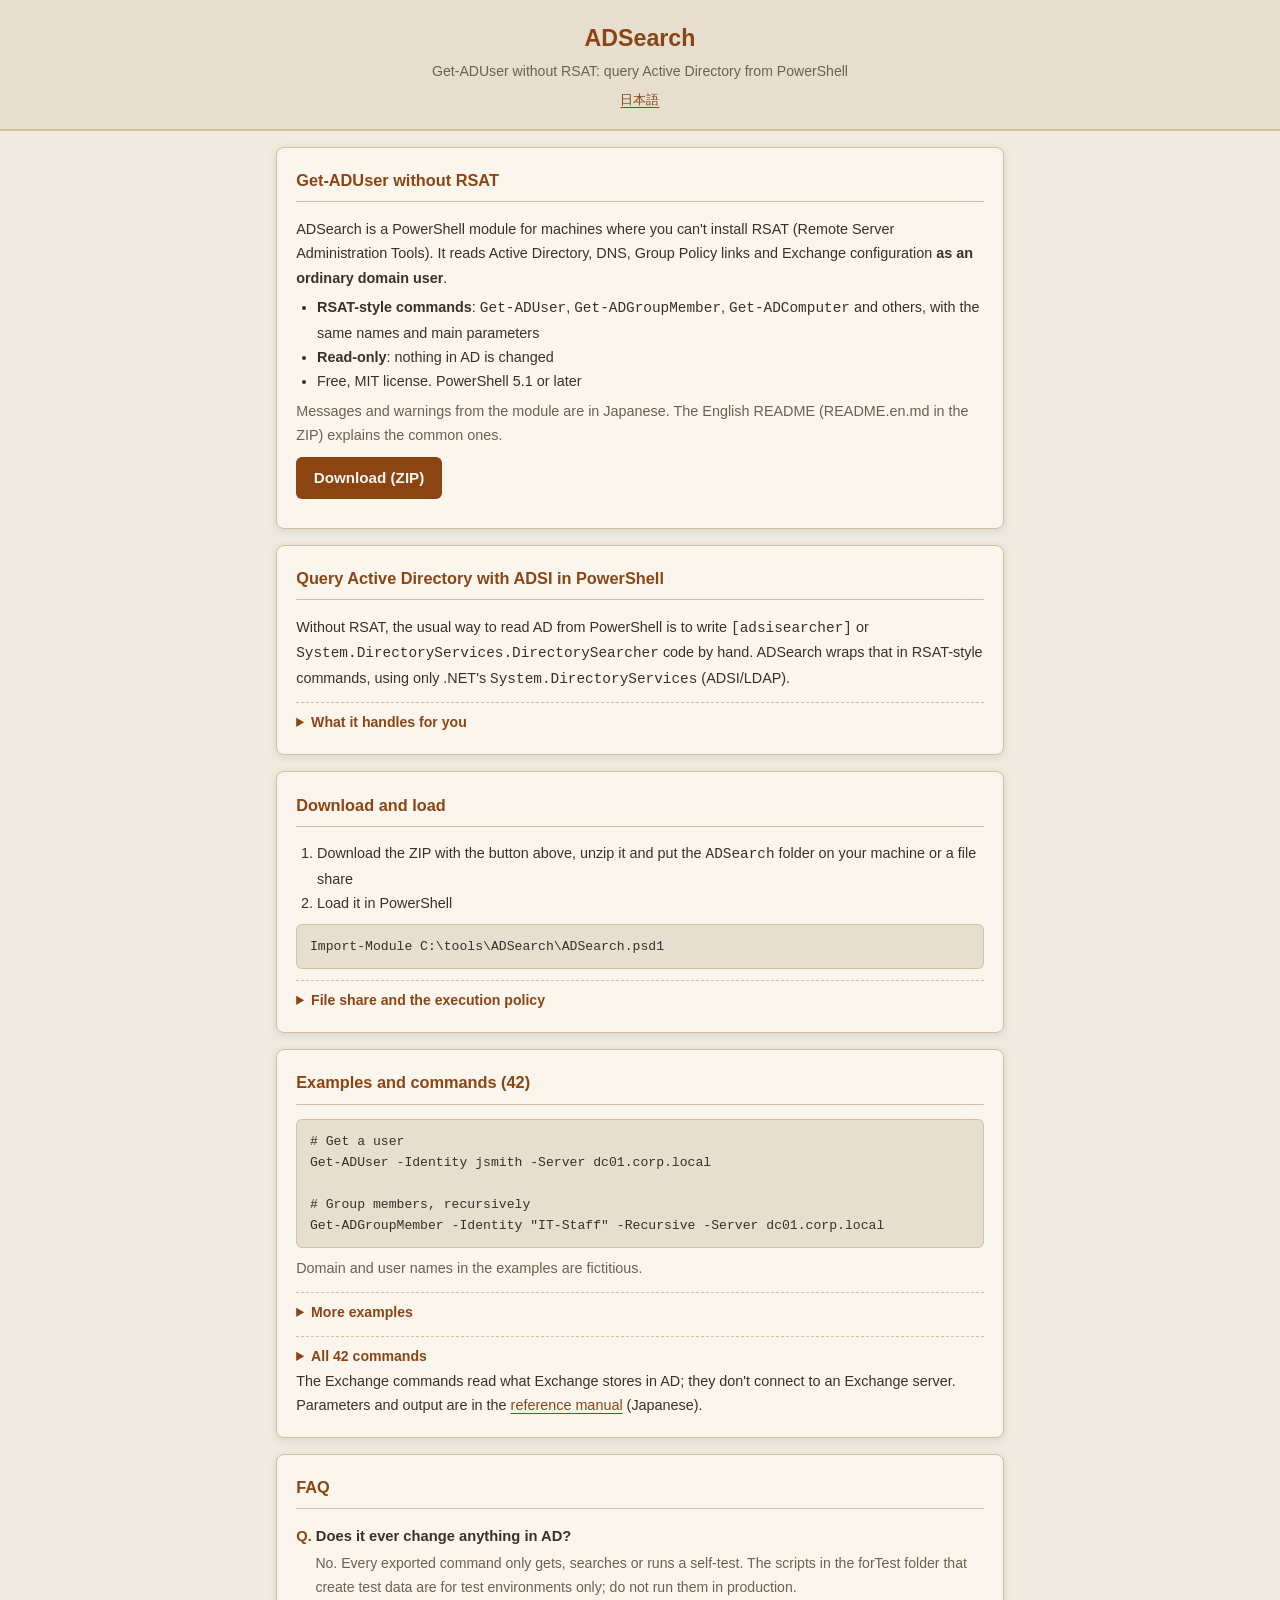
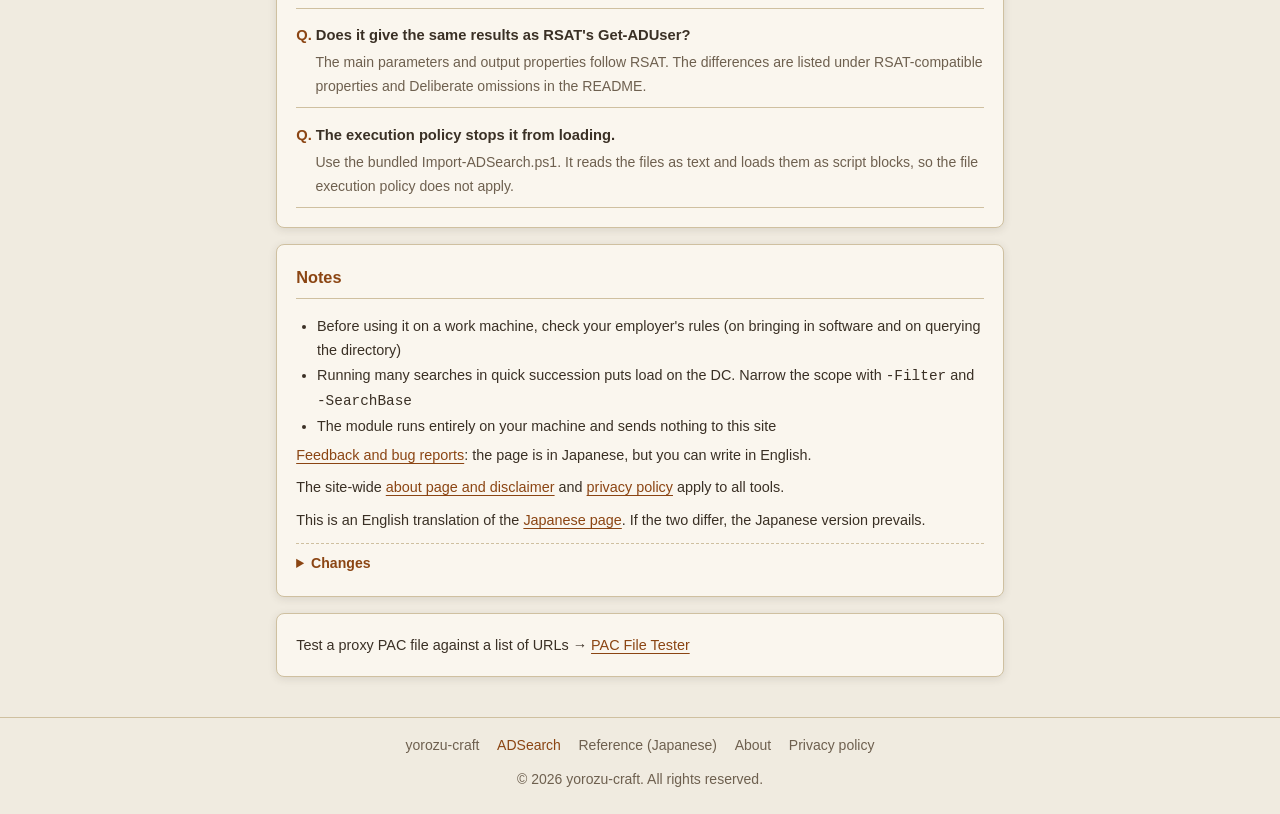
==== docs/en/index.html @ 82f98c55 "ページに <link rel="manifest">（yorozu-plans ROADMAP 7.41.2 K179、D309 の (a)）: 道具の manifest がある道具はその manif" ====
<!DOCTYPE html>
<html lang="en">
<head>
  <meta charset="UTF-8">
  <meta name="viewport" content="width=device-width, initial-scale=1.0">
  <title>ADSearch – Get-ADUser without RSAT, a PowerShell ADSI library | yorozu-craft</title>
  <meta name="description" content="Run Get-ADUser, Get-ADGroupMember, Get-ADComputer and 39 more commands without RSAT. A read-only PowerShell module that queries Active Directory, DNS, GPO links and Exchange configuration through ADSI/LDAP as an ordinary domain user. Free, MIT license.">
  <meta name="robots" content="index, follow">
  <link rel="canonical" href="https://yorozu-craft.com/ADSearch/en/">
  <link rel="alternate" hreflang="ja" href="https://yorozu-craft.com/ADSearch/">
  <link rel="alternate" hreflang="en" href="https://yorozu-craft.com/ADSearch/en/">
  <link rel="alternate" hreflang="x-default" href="https://yorozu-craft.com/ADSearch/">

  <meta property="og:title" content="ADSearch – Get-ADUser without RSAT">
  <meta property="og:description" content="A read-only PowerShell module that queries Active Directory, DNS, GPO and Exchange configuration through ADSI as an ordinary domain user, with RSAT-style commands.">
  <meta property="og:type" content="website">
  <meta property="og:url" content="https://yorozu-craft.com/ADSearch/en/">
  <meta property="og:site_name" content="yorozu-craft">
  <meta property="og:locale" content="en_US">
  <meta property="og:locale:alternate" content="ja_JP">
  <meta property="og:image" content="https://yorozu-craft.com/ADSearch/og-image.png">
  <meta property="og:image:width" content="1200">
  <meta property="og:image:height" content="630">
  <meta name="twitter:card" content="summary_large_image">

  <script type="application/ld+json">
  {
    "@context": "https://schema.org",
    "@type": "SoftwareApplication",
    "name": "ADSearch",
    "description": "PowerShell module that reads Active Directory, DNS, GPO and Exchange configuration without RSAT (read-only)",
    "url": "https://yorozu-craft.com/ADSearch/en/",
    "applicationCategory": "DeveloperApplication",
    "operatingSystem": "Windows",
    "offers": { "@type": "Offer", "price": "0", "priceCurrency": "JPY" },
    "license": "https://opensource.org/licenses/MIT",
    "codeRepository": "https://github.com/YouheiOonuki/ADSearch"
  }
  </script>
  <script type="application/ld+json">
  {
    "@context": "https://schema.org",
    "@type": "FAQPage",
    "mainEntity": [
      {
        "@type": "Question",
        "name": "Does it ever change anything in AD?",
        "acceptedAnswer": {
          "@type": "Answer",
          "text": "No. Every exported command only gets, searches or runs a self-test. The scripts in the forTest folder that create test data are for test environments only; do not run them in production."
        }
      },
      {
        "@type": "Question",
        "name": "Does it give the same results as RSAT's Get-ADUser?",
        "acceptedAnswer": {
          "@type": "Answer",
          "text": "The main parameters and output properties follow RSAT. The differences are listed under RSAT-compatible properties and Deliberate omissions in the README."
        }
      },
      {
        "@type": "Question",
        "name": "The execution policy stops it from loading.",
        "acceptedAnswer": {
          "@type": "Answer",
          "text": "Use the bundled Import-ADSearch.ps1. It reads the files as text and loads them as script blocks, so the file execution policy does not apply."
        }
      }
    ]
  }
  </script>

  <!-- Google AdSense（サイト所有確認 + 広告配信スクリプト） -->
  <meta name="google-adsense-account" content="ca-pub-5375267956079717">
  <script async src="https://pagead2.googlesyndication.com/pagead/js/adsbygoogle.js?client=ca-pub-5375267956079717"
     crossorigin="anonymous"></script>

  <link rel="icon" href="../favicon.svg" type="image/svg+xml">
  <link rel="manifest" href="/manifest.webmanifest">
  <link rel="apple-touch-icon" href="../apple-touch-icon.png">
  <link rel="stylesheet" href="../style.css">
  <style>
    pre { background: var(--bg-2); border: 1px solid var(--border); border-radius: 6px; padding: 0.7rem 0.8rem; overflow-x: auto; font-size: 0.82rem; line-height: 1.6; margin: 0.5rem 0; }
    code { font-family: Consolas, "Courier New", monospace; overflow-wrap: anywhere; }
    pre { max-width: 100%; }
    pre code { overflow-wrap: normal; }
    .cmds { display: flex; flex-wrap: wrap; gap: 0.3rem 0.5rem; margin: 0.4rem 0 0.8rem; }
    .cmds code { background: var(--accent-soft); border-radius: 4px; padding: 0.1rem 0.4rem; font-size: 0.82rem; }
    .btn-row { display: flex; flex-wrap: wrap; gap: 0.5rem; margin: 0.6rem 0; }
    .btn-row a.btn { text-decoration: none; }
    .kind { font-size: 0.8rem; color: var(--muted); }
    .lang-switch { font-size: 0.82rem; margin-top: 0.35rem; }
    .more { margin-top: 0.7rem; border-top: 1px dashed var(--border); padding-top: 0.5rem; }
    .more summary { cursor: pointer; color: var(--accent); font-size: 0.88rem; font-weight: 600; }
    .more[open] summary { margin-bottom: 0.4rem; }
  </style>
</head>
<body>

  <header class="app-header">
    <h1>ADSearch</h1>
    <p class="subtitle">Get-ADUser without RSAT: query Active Directory from PowerShell</p>
    <p class="lang-switch"><a href="../" hreflang="ja" lang="ja">日本語</a></p>
  </header>

  <main class="app-main">

    <section class="card content" aria-labelledby="h-about">
      <h2 id="h-about">Get-ADUser without RSAT</h2>
      <p>ADSearch is a PowerShell module for machines where you can't install RSAT (Remote Server Administration Tools). It reads Active Directory, DNS, Group Policy links and Exchange configuration <strong>as an ordinary domain user</strong>.</p>
      <ul>
        <li><strong>RSAT-style commands</strong>: <code>Get-ADUser</code>, <code>Get-ADGroupMember</code>, <code>Get-ADComputer</code> and others, with the same names and main parameters</li>
        <li><strong>Read-only</strong>: nothing in AD is changed</li>
        <li>Free, MIT license. PowerShell 5.1 or later</li>
      </ul>
      <p class="kind">Messages and warnings from the module are in Japanese. The English README (README.en.md in the ZIP) explains the common ones.</p>
      <div class="btn-row">
        <a class="btn" href="../ADSearch.zip" download>Download (ZIP)</a>
      </div>
    </section>

    <section class="card content" aria-labelledby="h-adsi">
      <h2 id="h-adsi">Query Active Directory with ADSI in PowerShell</h2>
      <p>Without RSAT, the usual way to read AD from PowerShell is to write <code>[adsisearcher]</code> or <code>System.DirectoryServices.DirectorySearcher</code> code by hand. ADSearch wraps that in RSAT-style commands, using only .NET's <code>System.DirectoryServices</code> (ADSI/LDAP).</p>
      <details class="more">
        <summary>What it handles for you</summary>
        <p>Hand-written code has to build the LDAP filter, list the attributes to load, convert FileTime values and <code>userAccountControl</code> bits, and handle paging and large groups.</p>
      <ul>
        <li><code>-Filter</code> accepts PowerShell-style expressions (<code>-like</code>, <code>-eq</code>, parentheses, <code>-and</code>/<code>-or</code>) and turns them into LDAP filters. Raw LDAP filters pass through unchanged</li>
        <li>Dates come back as dates, and <code>LockedOut</code> and <code>PasswordExpired</code> are read from the attributes the DC computes</li>
        <li><code>Get-ADGroupMember -Recursive</code> handles nested and circular groups, groups with more than 1,500 members, and members through <code>primaryGroupID</code> (such as Domain Users)</li>
        <li><code>SID</code> and <code>ObjectGUID</code> are returned as the same .NET types as RSAT</li>
      </ul>
      </details>
    </section>

    <section class="card content" aria-labelledby="h-get">
      <h2 id="h-get">Download and load</h2>
      <ol>
        <li>Download the ZIP with the button above, unzip it and put the <code>ADSearch</code> folder on your machine or a file share</li>
        <li>Load it in PowerShell</li>
      </ol>
<pre><code>Import-Module C:\tools\ADSearch\ADSearch.psd1</code></pre>
      <details class="more">
        <summary>File share and the execution policy</summary>
        <p>From a file share:</p>
<pre><code>Import-Module \\fileserver\tools\ADSearch\ADSearch.psd1 -Force</code></pre>
        <p>If the execution policy (RemoteSigned etc.) blocks it, use the bundled <code>Import-ADSearch.ps1</code>.</p>
<pre><code>. ([scriptblock]::Create((Get-Content 'C:\tools\ADSearch\Import-ADSearch.ps1' -Raw)))
Import-ADSearch -Path 'C:\tools\ADSearch'</code></pre>
        <p>For downloaded files, unblocking them first with <code>Get-ChildItem -Recurse | Unblock-File</code> lets them load normally.</p>
      </details>
    </section>

    <section class="card content" aria-labelledby="h-use">
      <h2 id="h-use">Examples and commands (42)</h2>
<pre><code># Get a user
Get-ADUser -Identity jsmith -Server dc01.corp.local

# Group members, recursively
Get-ADGroupMember -Identity "IT-Staff" -Recursive -Server dc01.corp.local</code></pre>
      <p class="small">Domain and user names in the examples are fictitious.</p>
      <details class="more">
        <summary>More examples</summary>
<pre><code># Filter
Get-ADUser -Filter "DisplayName -like 'Smith*'" -Server dc01.corp.local

# Enabled accounts that are locked out
Get-ADUser -Filter "Enabled -eq '$true'" -Server dc01 | Where-Object LockedOut

# DNS records (with IP addresses)
Get-ADDnsRecord -Name pc001 -ComputerName dc01.corp.local

# Self-test: loaded correctly, and the DC is reachable
Invoke-ADSearchSelfTest -Server dc01.corp.local</code></pre>
      </details>
      <details class="more" id="commands">
        <summary>All 42 commands</summary>
      <h3>Directory</h3>
      <p class="cmds"><code>Get-ADUser</code><code>Get-ADGroup</code><code>Get-ADGroupMember</code><code>Get-ADComputer</code><code>Get-ADOrganizationalUnit</code><code>Get-ADObject</code><code>Get-ADServiceAccount</code><code>Get-ADDomain</code><code>Get-ADDomainController</code><code>Get-ADForest</code><code>Get-ADDefaultDomainPasswordPolicy</code><code>Get-ADTrust</code></p>
      <h3>Sites, replication, GPO and DNS</h3>
      <p class="cmds"><code>Get-ADReplicationSite</code><code>Get-ADReplicationSiteLink</code><code>Get-ADReplicationSubnet</code><code>Get-ADReplicationConnection</code><code>Get-ADGpoLink</code><code>Get-ADDnsRecord</code></p>
      <h3>Exchange configuration</h3>
      <p class="cmds"><code>Get-ExchangeServer</code><code>Get-ReceiveConnector</code><code>Get-SendConnector</code><code>Get-AcceptedDomain</code><code>Get-RemoteDomain</code><code>Get-TransportRule</code><code>Get-MailboxDatabase</code><code>Get-DatabaseAvailabilityGroup</code><code>Get-AddressList</code><code>Get-GlobalAddressList</code><code>Get-OfflineAddressBook</code><code>Get-EmailAddressPolicy</code></p>
      <h3>Exchange recipients</h3>
      <p class="cmds"><code>Get-Recipient</code><code>Get-Mailbox</code><code>Get-RemoteMailbox</code><code>Get-MailUser</code><code>Get-MailContact</code><code>Get-DistributionGroup</code><code>Get-DynamicDistributionGroup</code><code>Get-DistributionGroupMember</code></p>
      <h3>Diagnostics and inventory</h3>
      <p class="cmds"><code>Invoke-ADSearchSelfTest</code><code>Get-ADUserHealth</code><code>Search-ADAccount</code><code>Get-ADComputerHealth</code></p>
      </details>
      <p>The Exchange commands read what Exchange stores in AD; they don't connect to an Exchange server. Parameters and output are in the <a href="../reference.html" hreflang="ja">reference manual</a> (Japanese).</p>
    </section>

    <section class="card content" id="faq" aria-labelledby="h-faq">
      <h2 id="h-faq">FAQ</h2>
      <dl class="faq">
        <dt>Does it ever change anything in AD?</dt>
        <dd>No. Every exported command only gets, searches or runs a self-test. The scripts in the forTest folder that create test data are for test environments only; do not run them in production.</dd>
        <dt>Does it give the same results as RSAT&#x27;s Get-ADUser?</dt>
        <dd>The main parameters and output properties follow RSAT. The differences are listed under RSAT-compatible properties and Deliberate omissions in the README.</dd>
        <dt>The execution policy stops it from loading.</dt>
        <dd>Use the bundled Import-ADSearch.ps1. It reads the files as text and loads them as script blocks, so the file execution policy does not apply.</dd>
      </dl>
    </section>

    <section class="card content" id="notes" aria-labelledby="h-notes">
      <h2 id="h-notes">Notes</h2>
      <ul>
        <li>Before using it on a work machine, check your employer's rules (on bringing in software and on querying the directory)</li>
        <li>Running many searches in quick succession puts load on the DC. Narrow the scope with <code>-Filter</code> and <code>-SearchBase</code></li>
        <li>The module runs entirely on your machine and sends nothing to this site</li>
      </ul>
      <p><a href="/post/?from=/ADSearch/en/">Feedback and bug reports</a>: the page is in Japanese, but you can write in English.</p>
      <p>The site-wide <a href="../../en/about.html">about page and disclaimer</a> and <a href="../../en/privacy-policy.html">privacy policy</a> apply to all tools.</p>
      <p class="translation-note">This is an English translation of the <a href="../" hreflang="ja">Japanese page</a>. If the two differ, the Japanese version prevails.</p>
      <details class="more" id="changelog">
        <summary>Changes</summary>
      <ul>
        <li><time datetime="2026-09-24">24 September 2026</time> Version 1.4.1: fixed <code>'$true'</code> in <code>-Filter</code>, <code>Get-ADComputer PC001</code> (without <code>$</code>), and <code>-Identity</code> by name for trusts, sites and Exchange configuration. Added a test that runs without AD</li>
        <li><time datetime="2026-09-24">24 September 2026</time> Released (version 1.4.0)</li>
      </ul>
      </details>
    </section>

    <section class="card content" aria-label="Other tools">
      <p>Test a proxy PAC file against a list of URLs → <a href="../../pac-tester/en/">PAC File Tester</a></p>
    </section>

  </main>

  <footer class="app-footer">
    <nav class="footer-nav" aria-label="Footer">
      <ul>
        <li><a href="../../en/">yorozu-craft</a></li>
        <li><a href="./" aria-current="page">ADSearch</a></li>
        <li><a href="../reference.html" hreflang="ja">Reference (Japanese)</a></li>
        <li><a href="../../en/about.html">About</a></li>
        <li><a href="../../en/privacy-policy.html">Privacy policy</a></li>
      </ul>
    </nav>
    <p>&copy; 2026 yorozu-craft. All rights reserved.</p>
  </footer>

  <!-- Cloudflare Web Analytics（Cookie を使わないアクセス解析） --><script type='module' src='https://static.cloudflareinsights.com/beacon.min.js' data-cf-beacon='{"token": "b79bf821e1fd4b6683866d493b1de426"}'></script><!-- End Cloudflare Web Analytics -->
</body>
</html>
---- docs/style.css ----
/* ===========================
   家電の電気代・節約額シミュレーター — yorozu-craft 共通の和紙風の配色
   色はトークン（--bg / --card / --text / --muted / --accent / --border）だけを使う。
   ダークモードは端末の設定に自動で合わせる（prefers-color-scheme。手動切替は付けない）
   =========================== */
/* yorozu-common:begin v1 — サイト共通の部品とトークン。正本は youheioonuki.github.io の tools/common/yorozu-common.css。
   この begin〜end の間は手で直さない（tools/sync-common.mjs で全ツールに配る。ツール固有の上書きは end の後に書く）。
   出どころ（2026-10-03 確認。yorozu-plans 企画書 59）:
   - デジタル庁デザインシステム https://design.digital.go.jp/dads/ のコンテンツを加工して作成
     （フォーカスの輪・リンクの下線・字の大きさの下限・行間・入力欄のエラー表示）。
     トークンの値は @digital-go-jp/design-tokens 2.0.1（MIT, (c) 2023 デジタル庁）から
   - GOV.UK Frontend 6.5.1（MIT, (c) Crown copyright）の考え方: visually-hidden、エラーの文の前に読み上げ用の語
   - 色は和紙風のまま（値は 2026-09-23 からの共通の値）。Web フォントは読まない（ROADMAP 3.3・D2） */
:root {
  color-scheme: light dark;
  --bg: #f0ebe0;
  --bg-2: #e6dfd0;
  --card: #faf6ee;
  --text: #3a3025;
  --muted: #6e604f;          /* 本文の補足。--bg の上で 5.1:1 */
  --accent: #8b4513;
  --accent-soft: #f3e6d8;
  --border: #cfc0a0;         /* 飾りの線（区切り）だけ。操作できる物の枠には --input-border */
  --input-border: #857561;   /* 入力欄の枠。WCAG 1.4.11 の 3:1（--bg で 3.7:1）。DADS の入力欄は gray-600 の 1px */
  --shadow: rgba(58, 48, 37, 0.12);
  --error: #ce0000;          /* DADS red-900（semantic error-2） */
  --ok: #197a4b;             /* DADS green-800（semantic success-2） */
  --focus: #ffd43d;          /* DADS yellow-300 */
  --focus-ring: #000;        /* DADS: 黒 4px の輪＋黄 2px */
  --font-ui: "Noto Sans JP", "Noto Sans CJK JP", "Hiragino Sans", "Hiragino Kaku Gothic ProN", Meiryo, sans-serif;
  /* 字の大きさ（DADS: 本文と操作は 16px 以上、補足は 14px まで、14px 未満は使わない） */
  --fs-s: 0.875rem;
  --fs-m: 1rem;
  --fs-l: 1.25rem;           /* 見出し（隣の段との比 1.25 以上: impeccable typeset） */
  --fs-xl: 1.625rem;         /* ページの題 */
  --lh-body: 1.7;            /* DADS の本文の行間 170% */
  --lh-tight: 1.4;           /* 見出し */
  /* 余白（4px を基準。DADS の spacing） */
  --sp-1: 0.25rem;
  --sp-2: 0.5rem;
  --sp-3: 0.75rem;
  --sp-4: 1rem;
  --sp-6: 1.5rem;
  --sp-8: 2rem;
  --radius: 8px;
  --tap: 44px;               /* 押せる物の高さの下限（DADS・SCREEN 5 章） */
}
@media (prefers-color-scheme: dark) {
  :root {
    --bg: #1c1814;
    --bg-2: #25201a;
    --card: #2b251e;
    --text: #ece4d6;
    --muted: #b9ab96;
    --accent: #e0a066;
    --accent-soft: #3a2e22;
    --border: #4a3f33;
    --input-border: #8c7d68;
    --shadow: rgba(0, 0, 0, 0.4);
    --error: #ff8a7a;
    --ok: #6fcf97;
    --focus-ring: #ffd43d;   /* 暗い地では黄の輪＋黒の縁 */
    --focus: #000;
  }
}
*, *::before, *::after { box-sizing: border-box; margin: 0; padding: 0; }
[hidden] { display: none !important; }
html { -webkit-text-size-adjust: 100%; text-size-adjust: 100%; }
body { font-family: var(--font-ui); background: var(--bg); color: var(--text); line-height: var(--lh-body); }
/* リンクは色と下線の両方（DADS リンクテキスト）。ホバーで下線を太く */
a { color: var(--accent); text-decoration-thickness: 1px; text-underline-offset: 3px; }
@media (hover: hover) { a:hover { text-decoration-thickness: 3px; } }
/* フォーカスの輪（DADS）。:where で詳しさを 0 にして、ツールの規則で上書きできるようにする */
:where(a, button, input, select, textarea, summary, [tabindex]):focus-visible {
  outline: 4px solid var(--focus-ring); outline-offset: 2px; box-shadow: 0 0 0 2px var(--focus);
}
:where(input, select, textarea, button) { font: inherit; color: inherit; }
/* 入力欄の例（placeholder）も 4.5:1。ブラウザ既定の灰色は和紙の地で 4.3:1 */
:where(input, textarea)::placeholder { color: var(--muted); opacity: 1; }
/* 入力欄の字は 16px 以上（iPhone で拡大されない・DADS） */
:where(input:not([type="checkbox"]):not([type="radio"]):not([type="range"]), select, textarea) { font-size: max(1rem, 16px); }
/* エラー（DADS: 枠を赤に、文の頭に「＊」。GOV.UK: 読み上げには「エラー:」を先に）。
   使い方: <p class="field-error" id="x-err"><span class="visually-hidden">エラー:</span>＊ 0 以上の数を入れてください</p> と aria-describedby */
[aria-invalid="true"] { border-color: var(--error) !important; }
.field-error { color: var(--error); font-weight: 700; margin-top: var(--sp-1); }
/* 画面には出さず、読み上げだけ（GOV.UK govuk-visually-hidden） */
.visually-hidden {
  position: absolute !important; width: 1px !important; height: 1px !important; margin: 0 !important; padding: 0 !important;
  overflow: hidden !important; clip-path: inset(50%) !important; white-space: nowrap !important; border: 0 !important;
}
@media (forced-colors: active) { :where(a, button, input, select, textarea, summary):focus-visible { outline-color: Highlight; } }
/* 読む行の長さ: 1 行 40 字前後まで（REVIEW C9 line-length）。画面の幅いっぱいに伸びる見出し帯の説明文に */
.app-header > p { max-width: 40em; margin-left: auto; margin-right: auto; }
/* 印刷では広告を出さない（SCREEN 4 章。全ツール共通） */
@media print { ins.adsbygoogle, .google-auto-placed, iframe[id^="aswift"], iframe[id^="google_ads"] { display: none !important; } }
/* yorozu-common:end */

/* ヘッダー */
.app-header {
  text-align: center;
  padding: 1.4rem 1rem 1.1rem;
  background: var(--bg-2);
  border-bottom: 2px solid var(--border);
}
.app-header h1 { font-size: 1.45rem; color: var(--accent); line-height: 1.4; }
.app-header .subtitle { font-size: 0.88rem; color: var(--muted); margin-top: 0.3rem; }

/* レイアウト */
.app-main { max-width: 760px; margin: 0 auto; padding: 1rem; }
.card {
  background: var(--card);
  border: 1px solid var(--border);
  border-radius: 8px;
  padding: 1.2rem;
  margin-bottom: 1rem;
  box-shadow: 0 2px 8px var(--shadow);
}
.card h2 {
  font-size: 1.02rem;
  color: var(--accent);
  border-bottom: 1px solid var(--border);
  padding-bottom: 0.4rem;
  margin-bottom: 0.9rem;
}

/* 入力 */
.field { margin-bottom: 1rem; }
.field label { display: block; font-weight: 600; font-size: 0.95rem; margin-bottom: 0.25rem; }
.field .hint { font-size: var(--fs-s); color: var(--muted); margin-bottom: 0.4rem; }
.field input[type="number"], .field input[type="text"], .field select {
  width: 100%;
  max-width: 16rem;
  padding: 0.45rem 0.5rem;
  font-size: 1rem;
  border: 1px solid var(--input-border);
  border-radius: 6px;
  background: var(--card);
  color: var(--text);
}

.btn {
  display: inline-block;
  padding: 0.5rem 1.1rem;
  border: none;
  border-radius: 6px;
  background: var(--accent);
  color: var(--card);
  font-size: 0.95rem;
  font-weight: 600;
  cursor: pointer;
}

/* 読みもの（guide.html） */
.content h3 { font-size: 0.95rem; margin: 1rem 0 0.3rem; }
.content p, .content li { font-size: 0.9rem; }
.content p + p { margin-top: 0.5rem; }
.content ul, .content ol { padding-left: 1.3rem; margin: 0.3rem 0; }
.faq dt { font-weight: 600; margin-top: 0.9rem; font-size: 0.92rem; }
.faq dt::before { content: 'Q. '; color: var(--accent); }
.faq dd { font-size: 0.88rem; color: var(--muted); padding: 0.2rem 0 0.5rem 1.2rem; border-bottom: 1px solid var(--border); }
.info-list { display: grid; grid-template-columns: max-content 1fr; gap: 0.4rem 1.2rem; font-size: 0.9rem; }
.info-list dt { font-weight: 600; }
.info-list dd { color: var(--muted); }
.small { font-size: var(--fs-s); color: var(--muted); margin-top: 0.4rem; }

/* フッター */
.app-footer {
  text-align: center;
  padding: 1rem;
  font-size: var(--fs-s);
  color: var(--muted);
  border-top: 1px solid var(--border);
  margin-top: 0.5rem;
}
.footer-nav ul { list-style: none; display: flex; justify-content: center; flex-wrap: wrap; gap: 0.4rem 1.1rem; margin-bottom: 0.6rem; }
.footer-nav a { color: var(--muted); text-decoration: none; }
.footer-nav a:hover, .footer-nav a[aria-current="page"] { color: var(--accent); }

/* ===== ADSearch 紹介ページ ===== */
.btn-sub { background: var(--accent-soft); color: var(--accent); border: 1px solid var(--border); }
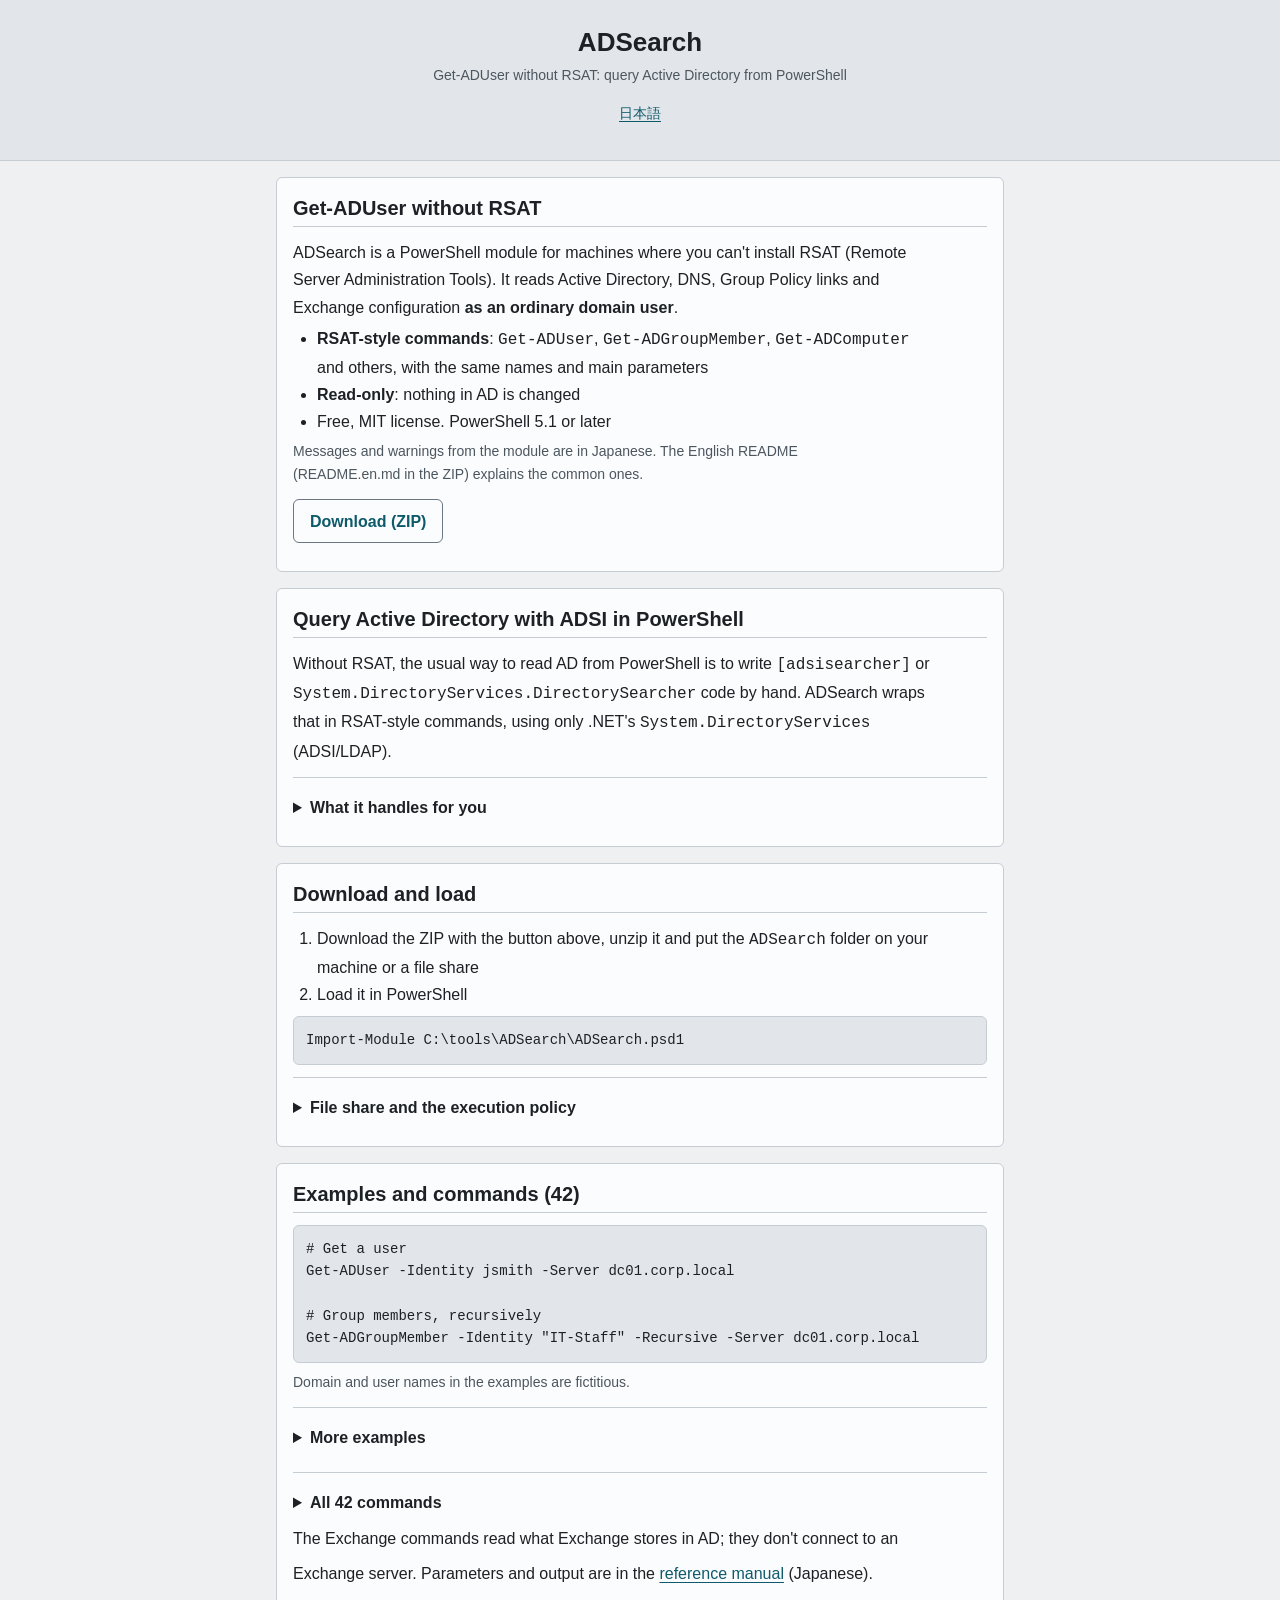
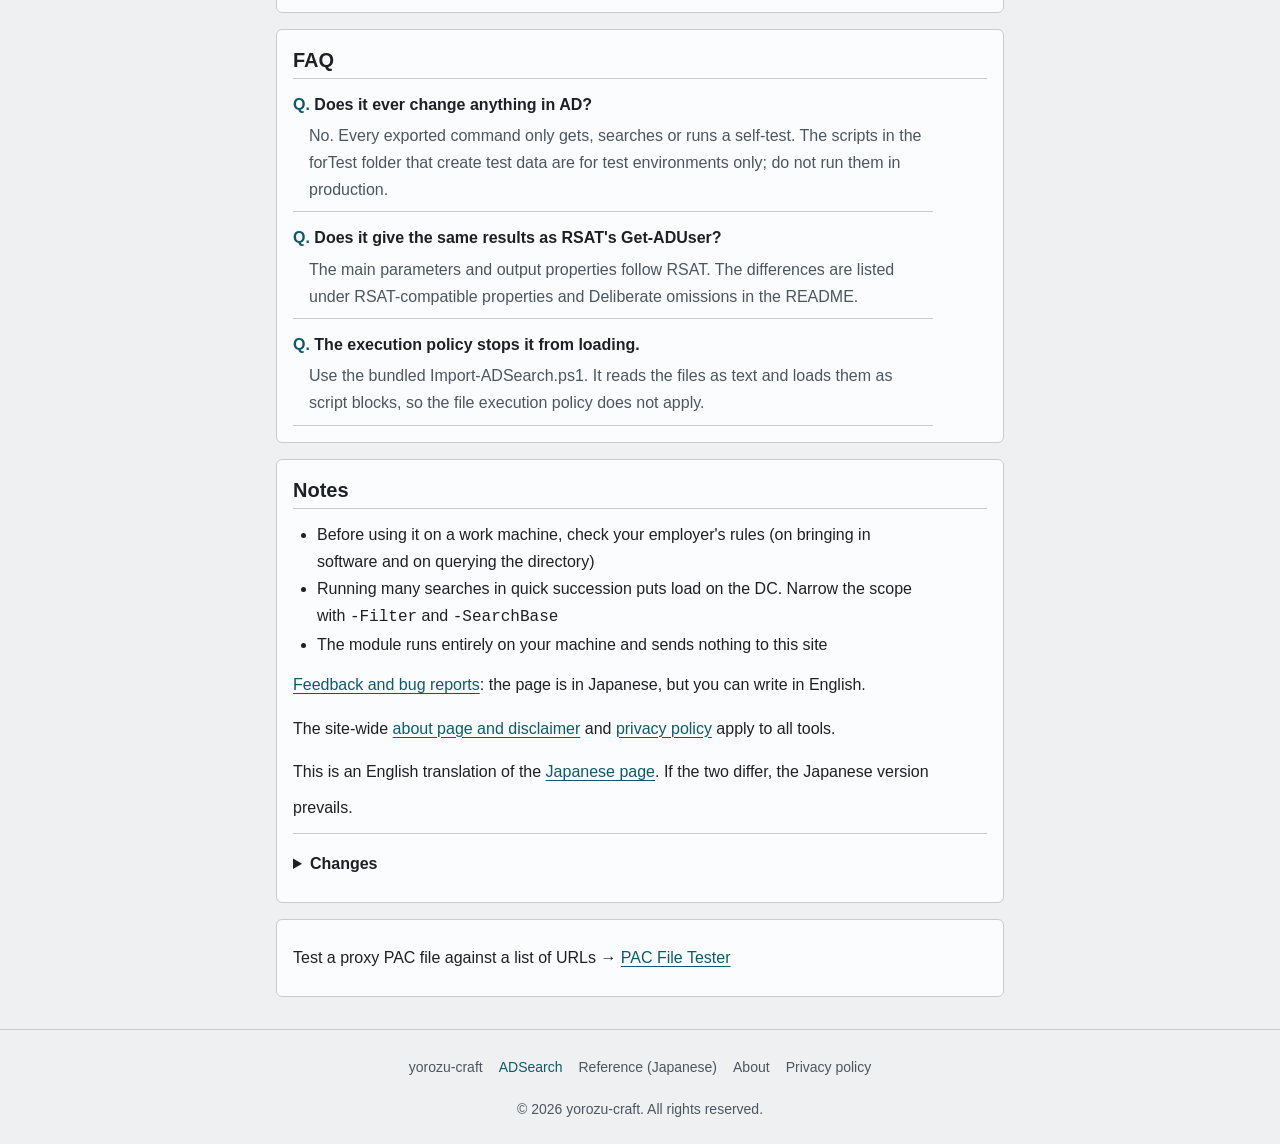
==== commit 43e84ede: "K192 段 3 の 3: 紹介ページ・リファレンスを v2 の皮に載せ替える（v1 の持ち込みと自前の色を消す、本文の行は 40 字、押せる高さ 44px、404 を v2 の生成物に） 文は変えな" ====
--- a/docs/en/index.html
+++ b/docs/en/index.html
@@ -75,25 +75,12 @@
   <script async src="https://pagead2.googlesyndication.com/pagead/js/adsbygoogle.js?client=ca-pub-5375267956079717"
      crossorigin="anonymous"></script>
 
-  <link rel="icon" href="../favicon.svg" type="image/svg+xml">
+  <meta name="theme-color" content="#eef0f2" media="(prefers-color-scheme: light)">
+  <meta name="theme-color" content="#15191d" media="(prefers-color-scheme: dark)">
+<link rel="icon" href="../favicon.svg" type="image/svg+xml">
   <link rel="manifest" href="/manifest.webmanifest">
   <link rel="apple-touch-icon" href="../apple-touch-icon.png">
   <link rel="stylesheet" href="../style.css">
-  <style>
-    pre { background: var(--bg-2); border: 1px solid var(--border); border-radius: 6px; padding: 0.7rem 0.8rem; overflow-x: auto; font-size: 0.82rem; line-height: 1.6; margin: 0.5rem 0; }
-    code { font-family: Consolas, "Courier New", monospace; overflow-wrap: anywhere; }
-    pre { max-width: 100%; }
-    pre code { overflow-wrap: normal; }
-    .cmds { display: flex; flex-wrap: wrap; gap: 0.3rem 0.5rem; margin: 0.4rem 0 0.8rem; }
-    .cmds code { background: var(--accent-soft); border-radius: 4px; padding: 0.1rem 0.4rem; font-size: 0.82rem; }
-    .btn-row { display: flex; flex-wrap: wrap; gap: 0.5rem; margin: 0.6rem 0; }
-    .btn-row a.btn { text-decoration: none; }
-    .kind { font-size: 0.8rem; color: var(--muted); }
-    .lang-switch { font-size: 0.82rem; margin-top: 0.35rem; }
-    .more { margin-top: 0.7rem; border-top: 1px dashed var(--border); padding-top: 0.5rem; }
-    .more summary { cursor: pointer; color: var(--accent); font-size: 0.88rem; font-weight: 600; }
-    .more[open] summary { margin-bottom: 0.4rem; }
-  </style>
 </head>
 <body>
 
--- a/docs/style.css
+++ b/docs/style.css
@@ -1,180 +1,112 @@
 /* ===========================
-   家電の電気代・節約額シミュレーター — yorozu-craft 共通の和紙風の配色
-   色はトークン（--bg / --card / --text / --muted / --accent / --border）だけを使う。
-   ダークモードは端末の設定に自動で合わせる（prefers-color-scheme。手動切替は付けない）
+   ADSearch の紹介ページ（index.html・en/index.html）と reference.html — yorozu-craft 共通の皮（v2）
+   色・字・角は皮のトークン（var(--…)）だけを使う。ダークは端末の設定に自動で合わせる
    =========================== */
-/* yorozu-common:begin v1 — サイト共通の部品とトークン。正本は youheioonuki.github.io の tools/common/yorozu-common.css。
-   この begin〜end の間は手で直さない（tools/sync-common.mjs で全ツールに配る。ツール固有の上書きは end の後に書く）。
-   出どころ（2026-10-03 確認。yorozu-plans 企画書 59）:
-   - デジタル庁デザインシステム https://design.digital.go.jp/dads/ のコンテンツを加工して作成
-     （フォーカスの輪・リンクの下線・字の大きさの下限・行間・入力欄のエラー表示）。
-     トークンの値は @digital-go-jp/design-tokens 2.0.1（MIT, (c) 2023 デジタル庁）から
-   - GOV.UK Frontend 6.5.1（MIT, (c) Crown copyright）の考え方: visually-hidden、エラーの文の前に読み上げ用の語
-   - 色は和紙風のまま（値は 2026-09-23 からの共通の値）。Web フォントは読まない（ROADMAP 3.3・D2） */
-:root {
-  color-scheme: light dark;
-  --bg: #f0ebe0;
-  --bg-2: #e6dfd0;
-  --card: #faf6ee;
-  --text: #3a3025;
-  --muted: #6e604f;          /* 本文の補足。--bg の上で 5.1:1 */
-  --accent: #8b4513;
-  --accent-soft: #f3e6d8;
-  --border: #cfc0a0;         /* 飾りの線（区切り）だけ。操作できる物の枠には --input-border */
-  --input-border: #857561;   /* 入力欄の枠。WCAG 1.4.11 の 3:1（--bg で 3.7:1）。DADS の入力欄は gray-600 の 1px */
-  --shadow: rgba(58, 48, 37, 0.12);
-  --error: #ce0000;          /* DADS red-900（semantic error-2） */
-  --ok: #197a4b;             /* DADS green-800（semantic success-2） */
-  --focus: #ffd43d;          /* DADS yellow-300 */
-  --focus-ring: #000;        /* DADS: 黒 4px の輪＋黄 2px */
-  --font-ui: "Noto Sans JP", "Noto Sans CJK JP", "Hiragino Sans", "Hiragino Kaku Gothic ProN", Meiryo, sans-serif;
-  /* 字の大きさ（DADS: 本文と操作は 16px 以上、補足は 14px まで、14px 未満は使わない） */
-  --fs-s: 0.875rem;
-  --fs-m: 1rem;
-  --fs-l: 1.25rem;           /* 見出し（隣の段との比 1.25 以上: impeccable typeset） */
-  --fs-xl: 1.625rem;         /* ページの題 */
-  --lh-body: 1.7;            /* DADS の本文の行間 170% */
-  --lh-tight: 1.4;           /* 見出し */
-  /* 余白（4px を基準。DADS の spacing） */
-  --sp-1: 0.25rem;
-  --sp-2: 0.5rem;
-  --sp-3: 0.75rem;
-  --sp-4: 1rem;
-  --sp-6: 1.5rem;
-  --sp-8: 2rem;
-  --radius: 8px;
-  --tap: 44px;               /* 押せる物の高さの下限（DADS・SCREEN 5 章） */
-}
-@media (prefers-color-scheme: dark) {
-  :root {
-    --bg: #1c1814;
-    --bg-2: #25201a;
-    --card: #2b251e;
-    --text: #ece4d6;
-    --muted: #b9ab96;
-    --accent: #e0a066;
-    --accent-soft: #3a2e22;
-    --border: #4a3f33;
-    --input-border: #8c7d68;
-    --shadow: rgba(0, 0, 0, 0.4);
-    --error: #ff8a7a;
-    --ok: #6fcf97;
-    --focus-ring: #ffd43d;   /* 暗い地では黄の輪＋黒の縁 */
-    --focus: #000;
-  }
-}
+/* yorozu-common:begin v2 — サイト共通の土台と皮。正本は youheioonuki.github.io の tools/common/v2/base.css と skin.css（yorozu-plans DESIGN.md）。
+   この begin〜end の間は手で直さない（tools/sync-common.mjs で全ツールに配る。ツール固有の上書きは end の後に書く） */
+/* yorozu-common v2 土台の層（yorozu-plans ROADMAP 7.98 D369、DESIGN.md）。すべてのページ（見せる・遊ぶ・世界を持つページも）に当てる。
+   見た目（色・字・面）は持たない: リセット、押せる高さ、フォーカスの輪、入力の字の大きさ、読み上げの隠し字、動きを減らす設定、印刷で広告を出さない。
+   色の値は各ページか共通の皮（skin.css）が --focus-ring・--focus・--muted・--error を決める。無ければ下の既定
+   出どころ（v1 から引き継ぎ。2026-10-03 確認、yorozu-plans 企画書 59）: デジタル庁デザインシステム https://design.digital.go.jp/dads/ のコンテンツを加工して作成
+   （フォーカスの輪・字の大きさの下限・入力欄のエラー表示。値は @digital-go-jp/design-tokens 2.0.1、MIT, (c) 2023 デジタル庁）。
+   GOV.UK Frontend 6.5.1（MIT, (c) Crown copyright）の考え方: visually-hidden、エラーの文の前に読み上げ用の語 */
+:root { --tap: 44px; --sp-1: 0.25rem; --sp-2: 0.5rem; --sp-3: 0.75rem; --sp-4: 1rem; --sp-6: 1.5rem; --sp-8: 2rem; --fs-s: 0.875rem; --fs-m: 1rem; --fs-l: 1.25rem; --fs-xl: 1.625rem; }
 *, *::before, *::after { box-sizing: border-box; margin: 0; padding: 0; }
 [hidden] { display: none !important; }
 html { -webkit-text-size-adjust: 100%; text-size-adjust: 100%; }
-body { font-family: var(--font-ui); background: var(--bg); color: var(--text); line-height: var(--lh-body); }
-/* リンクは色と下線の両方（DADS リンクテキスト）。ホバーで下線を太く */
-a { color: var(--accent); text-decoration-thickness: 1px; text-underline-offset: 3px; }
-@media (hover: hover) { a:hover { text-decoration-thickness: 3px; } }
-/* フォーカスの輪（DADS）。:where で詳しさを 0 にして、ツールの規則で上書きできるようにする */
 :where(a, button, input, select, textarea, summary, [tabindex]):focus-visible {
-  outline: 4px solid var(--focus-ring); outline-offset: 2px; box-shadow: 0 0 0 2px var(--focus);
+  outline: 4px solid var(--focus-ring, #000); outline-offset: 2px; box-shadow: 0 0 0 2px var(--focus, #ffd43d);
 }
+@media (forced-colors: active) { :where(a, button, input, select, textarea, summary):focus-visible { outline-color: Highlight; } }
 :where(input, select, textarea, button) { font: inherit; color: inherit; }
-/* 入力欄の例（placeholder）も 4.5:1。ブラウザ既定の灰色は和紙の地で 4.3:1 */
-:where(input, textarea)::placeholder { color: var(--muted); opacity: 1; }
-/* 入力欄の字は 16px 以上（iPhone で拡大されない・DADS） */
 :where(input:not([type="checkbox"]):not([type="radio"]):not([type="range"]), select, textarea) { font-size: max(1rem, 16px); }
-/* エラー（DADS: 枠を赤に、文の頭に「＊」。GOV.UK: 読み上げには「エラー:」を先に）。
-   使い方: <p class="field-error" id="x-err"><span class="visually-hidden">エラー:</span>＊ 0 以上の数を入れてください</p> と aria-describedby */
-[aria-invalid="true"] { border-color: var(--error) !important; }
-.field-error { color: var(--error); font-weight: 700; margin-top: var(--sp-1); }
-/* 画面には出さず、読み上げだけ（GOV.UK govuk-visually-hidden） */
+:where(button, summary, [role="button"]) { min-height: var(--tap); }
+[aria-invalid="true"] { border-color: var(--error, #ce0000) !important; }
+.field-error { color: var(--error, #ce0000); font-weight: 700; margin-top: var(--sp-1); }
 .visually-hidden {
   position: absolute !important; width: 1px !important; height: 1px !important; margin: 0 !important; padding: 0 !important;
   overflow: hidden !important; clip-path: inset(50%) !important; white-space: nowrap !important; border: 0 !important;
 }
-@media (forced-colors: active) { :where(a, button, input, select, textarea, summary):focus-visible { outline-color: Highlight; } }
-/* 読む行の長さ: 1 行 40 字前後まで（REVIEW C9 line-length）。画面の幅いっぱいに伸びる見出し帯の説明文に */
-.app-header > p { max-width: 40em; margin-left: auto; margin-right: auto; }
-/* 印刷では広告を出さない（SCREEN 4 章。全ツール共通） */
+@media (prefers-reduced-motion: reduce) { *, *::before, *::after { animation-duration: 0.01ms !important; animation-iteration-count: 1 !important; transition-duration: 0.01ms !important; scroll-behavior: auto !important; } }
 @media print { ins.adsbygoogle, .google-auto-placed, iframe[id^="aswift"], iframe[id^="google_ads"] { display: none !important; } }
+/* yorozu-common v2 共通の皮（B「静かな道具」。yorozu-plans ROADMAP 7.94〜7.99 D364・D366・D369、正典は DESIGN.md）。
+   当てるのは計算・制度・道具・読み物・案内（docs/content-classes.csv の「皮」が「共通」）。base.css の後、ページ自身の CSS の前に読む（ページが上書きできる）。
+   土台だけのページは <html data-skin="base">（CSV の「皮」から機械で付ける）で、この皮はすべて外れる。同じ CSS を共通と土台のページが使っていても出し分けられる。
+   どの規則も :where() で詳細度を上げない（トークンは 0、要素の規則は要素 1 つ分のまま）。影・装飾・2 色以上の強調・端末依存の明朝は使わない */
+:where(html:not([data-skin="base"])) {
+  color-scheme: light dark;
+  --bg: #eef0f2; --bg-2: #e2e6ea; --card: #fbfcfd; --text: #1d2125; --muted: #4c565f;
+  --accent: #0e5a6b; --accent-soft: #dcecef; --on-accent: #ffffff;
+  --border: #c5ccd3; --input-border: #6b7782;
+  --error: #ce0000; --ok: #197a4b; --focus: #ffd43d; --focus-ring: #000;
+  --font-ui: "Noto Sans JP", "Noto Sans CJK JP", "Hiragino Sans", "Hiragino Kaku Gothic ProN", Meiryo, sans-serif;
+  --lh-body: 1.7; --lh-tight: 1.4; --radius: 6px; --line-input: 2px;
+}
+@media (prefers-color-scheme: dark) {
+  :where(html:not([data-skin="base"])) {
+    --bg: #15191d; --bg-2: #1c2227; --card: #1a1f24; --text: #e8ecef; --muted: #a8b3bc;
+    --accent: #6fc3d4; --accent-soft: #14323a; --on-accent: #0b1a1e;
+    --border: #2f373e; --input-border: #7a8792; --error: #ff8a7a; --ok: #6fcf97; --focus: #000; --focus-ring: #ffd43d;
+  }
+}
+:where(html:not([data-skin="base"])) body { font-family: var(--font-ui); background: var(--bg); color: var(--text); line-height: var(--lh-body); font-variant-numeric: tabular-nums; }
+:where(html:not([data-skin="base"])) h1 { font-size: var(--fs-xl); font-weight: 800; line-height: var(--lh-tight); }
+:where(html:not([data-skin="base"])) h2 { font-size: var(--fs-l); font-weight: 800; line-height: var(--lh-tight); }
+:where(html:not([data-skin="base"])) h3 { font-size: var(--fs-m); font-weight: 800; }
+:where(html:not([data-skin="base"])) a { color: var(--accent); text-decoration-thickness: 1px; text-underline-offset: 3px; }
+@media (hover: hover) { :where(html:not([data-skin="base"])) a:hover { text-decoration-thickness: 3px; } }
+:where(html:not([data-skin="base"])) :where(input, textarea)::placeholder { color: var(--muted); opacity: 1; }
+/* 部品: 入力の箱 */
+:where(html:not([data-skin="base"])) :where(input:not([type="checkbox"]):not([type="radio"]):not([type="range"]), select, textarea) { border: var(--line-input) solid var(--input-border); border-radius: var(--radius); background: var(--card); min-height: var(--tap); padding: var(--sp-1) var(--sp-3); }
+:where(html:not([data-skin="base"])) :where(input, select, textarea):focus { border-color: var(--text); }
+/* 部品: ボタン（主は塗り、副は線） */
+:where(html:not([data-skin="base"])) :where(button, .btn) { border: 1px solid var(--input-border); border-radius: var(--radius); background: var(--card); color: var(--text); font-weight: 700; padding: 0 var(--sp-4); cursor: pointer; }
+:where(html:not([data-skin="base"])) :where(button[type="submit"], .btn-primary) { background: var(--accent); border-color: var(--accent); color: var(--on-accent); }
+/* 部品: チップ・面・折りたたみ（開閉の印 ▶ を残すため list-item のまま、高さは上下の余白と土台の min-height で）・結果の数字・注意の帯・固定バー */
+:where(html:not([data-skin="base"])) :where(.chip) { display: inline-flex; align-items: center; min-height: var(--tap); padding: 0 var(--sp-3); border: 1px solid var(--input-border); border-radius: var(--radius); color: var(--text); text-decoration: none; font-weight: 700; }
+:where(html:not([data-skin="base"])) :where(.card) { background: var(--card); border: 1px solid var(--border); border-radius: var(--radius); padding: var(--sp-4); }
+:where(html:not([data-skin="base"])) :where(details) > summary { padding-block: var(--sp-2); cursor: pointer; font-weight: 700; }
+:where(html:not([data-skin="base"])) :where(.result-num, .money, output) { font-size: var(--fs-xl); font-weight: 800; }
+:where(html:not([data-skin="base"])) :where(.notice, [data-keep]) { border-left: 4px solid var(--text); background: var(--bg-2); padding: var(--sp-2) var(--sp-3); }
+:where(html:not([data-skin="base"])) :where(.fixed-bar) { position: sticky; bottom: 0; background: var(--card); border-top: 1px solid var(--border); padding: var(--sp-2) var(--sp-4); }
 /* yorozu-common:end */
+/* ヘッダー */
+.app-header { text-align: center; padding: var(--sp-6) var(--sp-4); background: var(--bg-2); border-bottom: 1px solid var(--border); }
+.app-header .subtitle { font-size: var(--fs-s); color: var(--muted); margin: var(--sp-1) auto 0; max-width: 40em; }
 
-/* ヘッダー */
-.app-header {
-  text-align: center;
-  padding: 1.4rem 1rem 1.1rem;
-  background: var(--bg-2);
-  border-bottom: 2px solid var(--border);
-}
-.app-header h1 { font-size: 1.45rem; color: var(--accent); line-height: 1.4; }
-.app-header .subtitle { font-size: 0.88rem; color: var(--muted); margin-top: 0.3rem; }
+/* 読み物の幅: 面は 760px、本文の行は 40 字（DESIGN 5 章）。コードの行はそのまま */
+.app-main { max-width: 760px; margin: 0 auto; padding: var(--sp-4); }
+.app-main .card { margin-bottom: var(--sp-4); }
+.card h2 { border-bottom: 1px solid var(--border); padding-bottom: var(--sp-1); margin-bottom: var(--sp-3); }
+.content h3 { margin: var(--sp-4) 0 var(--sp-1); }
+.content :where(p, ul, ol, dl) { max-width: 40em; }
+.content p + p { margin-top: var(--sp-2); }
+.content :where(ul, ol) { padding-left: var(--sp-6); margin: var(--sp-1) 0; }
+.faq dt { font-weight: 700; margin-top: var(--sp-3); }
+.faq dt::before { content: 'Q. '; color: var(--accent); }
+.faq dd { color: var(--muted); padding: var(--sp-1) 0 var(--sp-2) var(--sp-4); border-bottom: 1px solid var(--border); }
+.small { font-size: var(--fs-s); color: var(--muted); margin-top: var(--sp-1); }
+.kind { font-size: var(--fs-s); color: var(--muted); }
+.lang-switch { font-size: var(--fs-s); margin-top: var(--sp-1); }
+.more { margin-top: var(--sp-3); border-top: 1px solid var(--border); padding-top: var(--sp-2); }
+.more[open] > summary { margin-bottom: var(--sp-2); }
 
-/* レイアウト */
-.app-main { max-width: 760px; margin: 0 auto; padding: 1rem; }
-.card {
-  background: var(--card);
-  border: 1px solid var(--border);
-  border-radius: 8px;
-  padding: 1.2rem;
-  margin-bottom: 1rem;
-  box-shadow: 0 2px 8px var(--shadow);
-}
-.card h2 {
-  font-size: 1.02rem;
-  color: var(--accent);
-  border-bottom: 1px solid var(--border);
-  padding-bottom: 0.4rem;
-  margin-bottom: 0.9rem;
-}
+/* コード */
+pre { background: var(--bg-2); border: 1px solid var(--border); border-radius: var(--radius); padding: var(--sp-3); overflow-x: auto; font-size: var(--fs-s); line-height: 1.6; margin: var(--sp-2) 0; max-width: 100%; }
+code { font-family: Consolas, "Courier New", monospace; overflow-wrap: anywhere; }
+pre code { overflow-wrap: normal; }
+.cmds { display: flex; flex-wrap: wrap; gap: var(--sp-1) var(--sp-2); margin: var(--sp-2) 0 var(--sp-3); }
+.cmds code { background: var(--accent-soft); border-radius: var(--radius); padding: 0 var(--sp-2); font-size: var(--fs-s); }
 
-/* 入力 */
-.field { margin-bottom: 1rem; }
-.field label { display: block; font-weight: 600; font-size: 0.95rem; margin-bottom: 0.25rem; }
-.field .hint { font-size: var(--fs-s); color: var(--muted); margin-bottom: 0.4rem; }
-.field input[type="number"], .field input[type="text"], .field select {
-  width: 100%;
-  max-width: 16rem;
-  padding: 0.45rem 0.5rem;
-  font-size: 1rem;
-  border: 1px solid var(--input-border);
-  border-radius: 6px;
-  background: var(--card);
-  color: var(--text);
-}
+/* ボタン（部品は皮の .btn。並べる配置と押せる高さだけ） */
+.btn-row { display: flex; flex-wrap: wrap; gap: var(--sp-2); margin: var(--sp-3) 0; }
+.btn-row a.btn { display: inline-flex; align-items: center; text-decoration: none; min-height: var(--tap); }
 
-.btn {
-  display: inline-block;
-  padding: 0.5rem 1.1rem;
-  border: none;
-  border-radius: 6px;
-  background: var(--accent);
-  color: var(--card);
-  font-size: 0.95rem;
-  font-weight: 600;
-  cursor: pointer;
-}
-
-/* 読みもの（guide.html） */
-.content h3 { font-size: 0.95rem; margin: 1rem 0 0.3rem; }
-.content p, .content li { font-size: 0.9rem; }
-.content p + p { margin-top: 0.5rem; }
-.content ul, .content ol { padding-left: 1.3rem; margin: 0.3rem 0; }
-.faq dt { font-weight: 600; margin-top: 0.9rem; font-size: 0.92rem; }
-.faq dt::before { content: 'Q. '; color: var(--accent); }
-.faq dd { font-size: 0.88rem; color: var(--muted); padding: 0.2rem 0 0.5rem 1.2rem; border-bottom: 1px solid var(--border); }
-.info-list { display: grid; grid-template-columns: max-content 1fr; gap: 0.4rem 1.2rem; font-size: 0.9rem; }
-.info-list dt { font-weight: 600; }
-.info-list dd { color: var(--muted); }
-.small { font-size: var(--fs-s); color: var(--muted); margin-top: 0.4rem; }
+/* 1 行に 1 つのリンク（案内・一覧・脚）は押せる高さを 44px に */
+:where(html:not([data-skin="base"])) :where(p, li) > a:only-child { display: inline-flex; align-items: center; min-height: var(--tap); }
 
 /* フッター */
-.app-footer {
-  text-align: center;
-  padding: 1rem;
-  font-size: var(--fs-s);
-  color: var(--muted);
-  border-top: 1px solid var(--border);
-  margin-top: 0.5rem;
-}
-.footer-nav ul { list-style: none; display: flex; justify-content: center; flex-wrap: wrap; gap: 0.4rem 1.1rem; margin-bottom: 0.6rem; }
-.footer-nav a { color: var(--muted); text-decoration: none; }
+.app-footer { text-align: center; padding: var(--sp-4); font-size: var(--fs-s); color: var(--muted); border-top: 1px solid var(--border); }
+.footer-nav ul { list-style: none; display: flex; justify-content: center; flex-wrap: wrap; gap: 0 var(--sp-4); margin-bottom: var(--sp-2); }
+.footer-nav a { color: var(--muted); text-decoration: none; display: inline-flex; align-items: center; min-height: var(--tap); }
 .footer-nav a:hover, .footer-nav a[aria-current="page"] { color: var(--accent); }
-
-/* ===== ADSearch 紹介ページ ===== */
-.btn-sub { background: var(--accent-soft); color: var(--accent); border: 1px solid var(--border); }
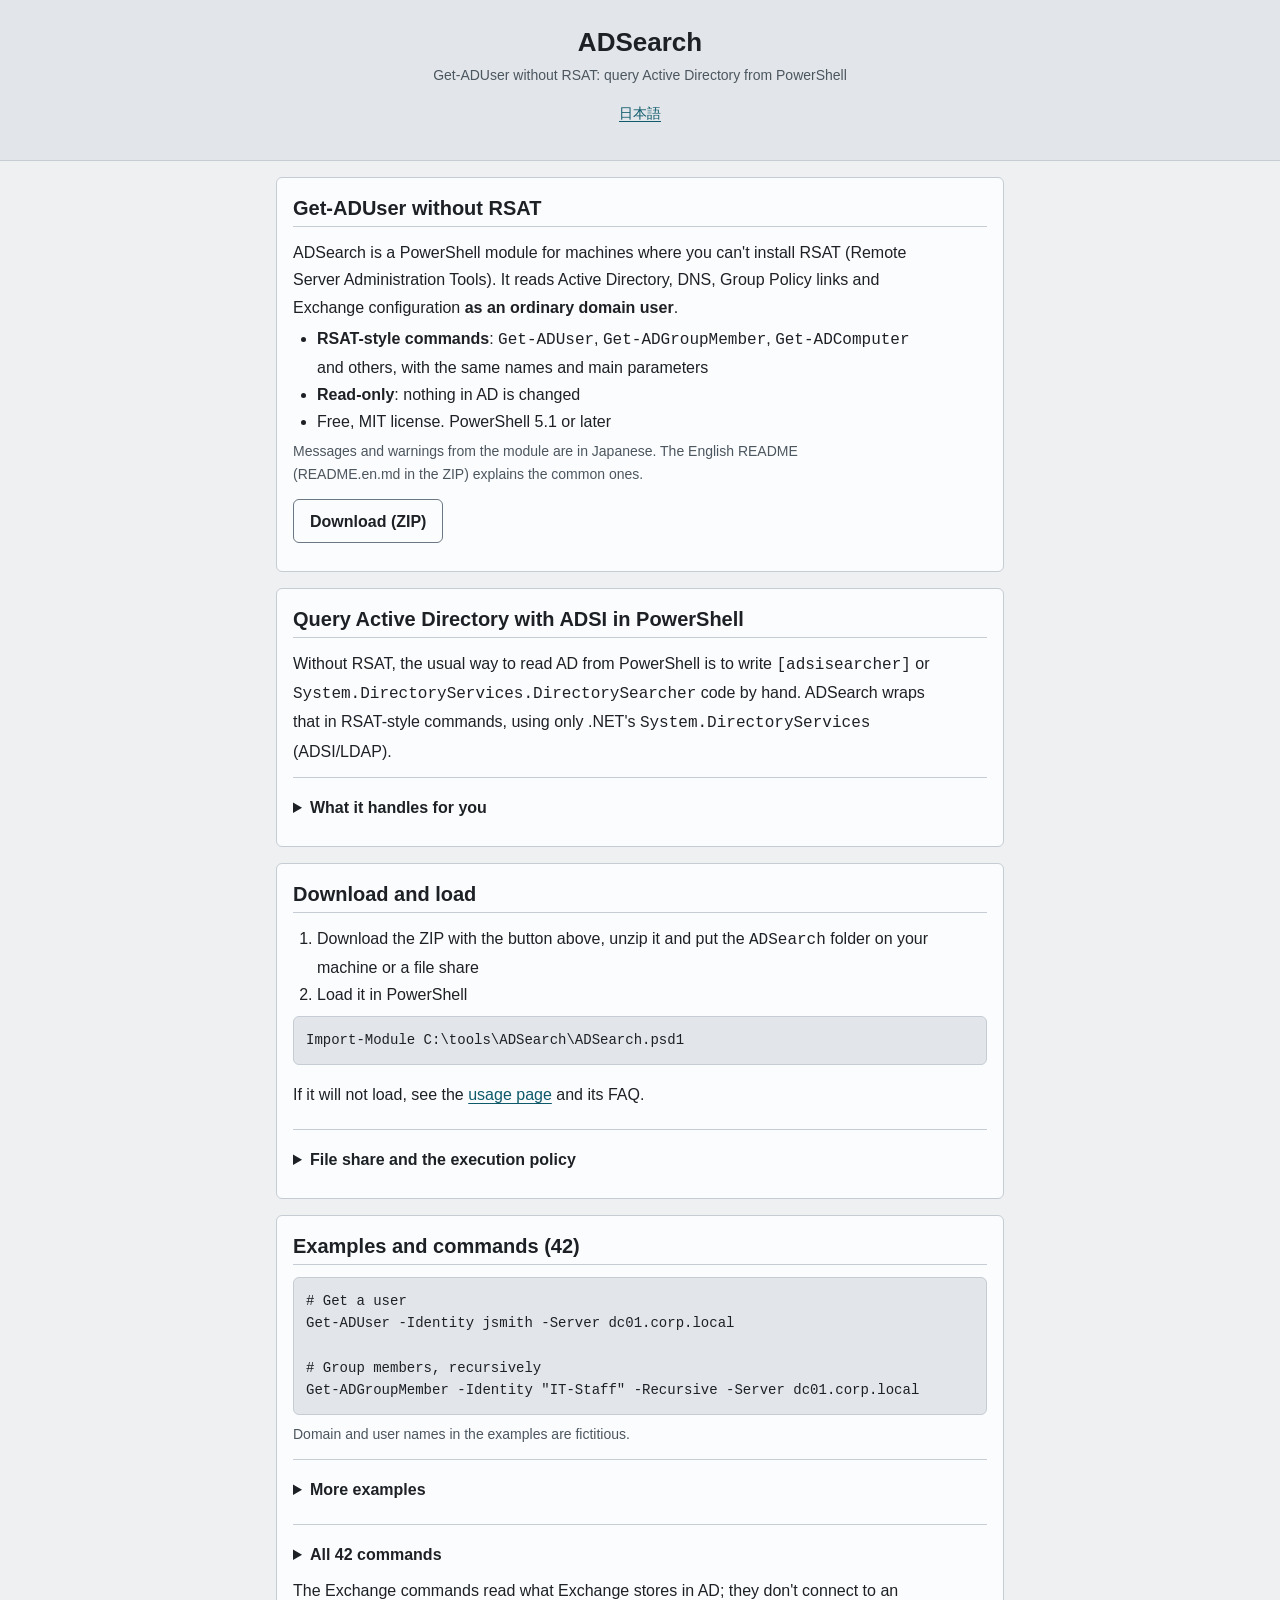
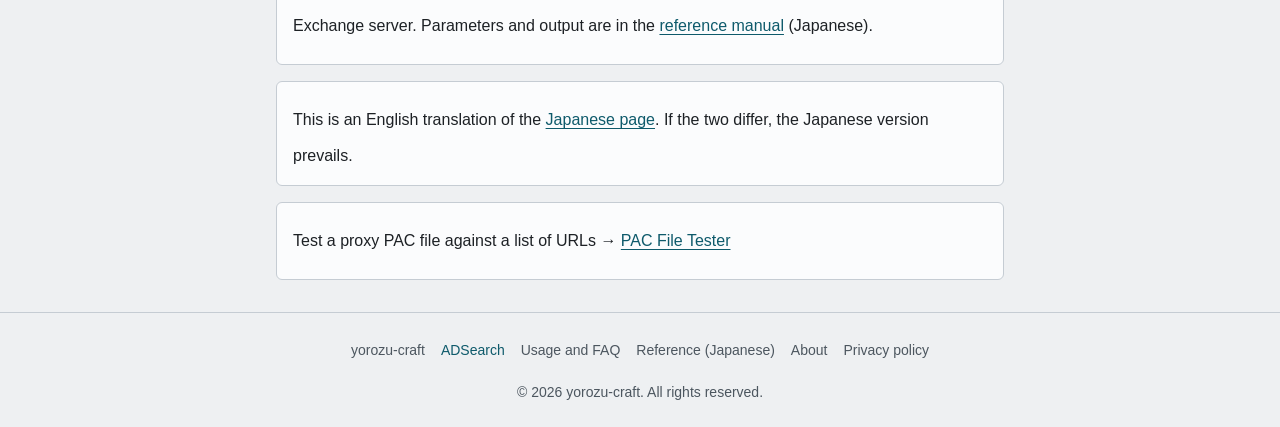
==== commit 067ae95d: "Q-065 案 B: 使い方ページ guide.html・en/guide.html を新設し、FAQ（FAQPage の JSON-LD ごと）・注意・更新履歴を紹介ページから移す index は " ====
--- a/docs/en/index.html
+++ b/docs/en/index.html
@@ -37,38 +37,6 @@
     "codeRepository": "https://github.com/YouheiOonuki/ADSearch"
   }
   </script>
-  <script type="application/ld+json">
-  {
-    "@context": "https://schema.org",
-    "@type": "FAQPage",
-    "mainEntity": [
-      {
-        "@type": "Question",
-        "name": "Does it ever change anything in AD?",
-        "acceptedAnswer": {
-          "@type": "Answer",
-          "text": "No. Every exported command only gets, searches or runs a self-test. The scripts in the forTest folder that create test data are for test environments only; do not run them in production."
-        }
-      },
-      {
-        "@type": "Question",
-        "name": "Does it give the same results as RSAT's Get-ADUser?",
-        "acceptedAnswer": {
-          "@type": "Answer",
-          "text": "The main parameters and output properties follow RSAT. The differences are listed under RSAT-compatible properties and Deliberate omissions in the README."
-        }
-      },
-      {
-        "@type": "Question",
-        "name": "The execution policy stops it from loading.",
-        "acceptedAnswer": {
-          "@type": "Answer",
-          "text": "Use the bundled Import-ADSearch.ps1. It reads the files as text and loads them as script blocks, so the file execution policy does not apply."
-        }
-      }
-    ]
-  }
-  </script>
 
   <!-- Google AdSense（サイト所有確認 + 広告配信スクリプト） -->
   <meta name="google-adsense-account" content="ca-pub-5375267956079717">
@@ -77,7 +45,7 @@
 
   <meta name="theme-color" content="#eef0f2" media="(prefers-color-scheme: light)">
   <meta name="theme-color" content="#15191d" media="(prefers-color-scheme: dark)">
-<link rel="icon" href="../favicon.svg" type="image/svg+xml">
+  <link rel="icon" href="../favicon.svg" type="image/svg+xml">
   <link rel="manifest" href="/manifest.webmanifest">
   <link rel="apple-touch-icon" href="../apple-touch-icon.png">
   <link rel="stylesheet" href="../style.css">
@@ -128,6 +96,7 @@
         <li>Load it in PowerShell</li>
       </ol>
 <pre><code>Import-Module C:\tools\ADSearch\ADSearch.psd1</code></pre>
+      <p>If it will not load, see the <a href="./guide.html">usage page</a> and its FAQ.</p>
       <details class="more">
         <summary>File share and the execution policy</summary>
         <p>From a file share:</p>
@@ -177,35 +146,8 @@
       <p>The Exchange commands read what Exchange stores in AD; they don't connect to an Exchange server. Parameters and output are in the <a href="../reference.html" hreflang="ja">reference manual</a> (Japanese).</p>
     </section>
 
-    <section class="card content" id="faq" aria-labelledby="h-faq">
-      <h2 id="h-faq">FAQ</h2>
-      <dl class="faq">
-        <dt>Does it ever change anything in AD?</dt>
-        <dd>No. Every exported command only gets, searches or runs a self-test. The scripts in the forTest folder that create test data are for test environments only; do not run them in production.</dd>
-        <dt>Does it give the same results as RSAT&#x27;s Get-ADUser?</dt>
-        <dd>The main parameters and output properties follow RSAT. The differences are listed under RSAT-compatible properties and Deliberate omissions in the README.</dd>
-        <dt>The execution policy stops it from loading.</dt>
-        <dd>Use the bundled Import-ADSearch.ps1. It reads the files as text and loads them as script blocks, so the file execution policy does not apply.</dd>
-      </dl>
-    </section>
-
-    <section class="card content" id="notes" aria-labelledby="h-notes">
-      <h2 id="h-notes">Notes</h2>
-      <ul>
-        <li>Before using it on a work machine, check your employer's rules (on bringing in software and on querying the directory)</li>
-        <li>Running many searches in quick succession puts load on the DC. Narrow the scope with <code>-Filter</code> and <code>-SearchBase</code></li>
-        <li>The module runs entirely on your machine and sends nothing to this site</li>
-      </ul>
-      <p><a href="/post/?from=/ADSearch/en/">Feedback and bug reports</a>: the page is in Japanese, but you can write in English.</p>
-      <p>The site-wide <a href="../../en/about.html">about page and disclaimer</a> and <a href="../../en/privacy-policy.html">privacy policy</a> apply to all tools.</p>
+    <section class="card content" aria-label="Translation note">
       <p class="translation-note">This is an English translation of the <a href="../" hreflang="ja">Japanese page</a>. If the two differ, the Japanese version prevails.</p>
-      <details class="more" id="changelog">
-        <summary>Changes</summary>
-      <ul>
-        <li><time datetime="2026-09-24">24 September 2026</time> Version 1.4.1: fixed <code>'$true'</code> in <code>-Filter</code>, <code>Get-ADComputer PC001</code> (without <code>$</code>), and <code>-Identity</code> by name for trusts, sites and Exchange configuration. Added a test that runs without AD</li>
-        <li><time datetime="2026-09-24">24 September 2026</time> Released (version 1.4.0)</li>
-      </ul>
-      </details>
     </section>
 
     <section class="card content" aria-label="Other tools">
@@ -219,6 +161,7 @@
       <ul>
         <li><a href="../../en/">yorozu-craft</a></li>
         <li><a href="./" aria-current="page">ADSearch</a></li>
+        <li><a href="./guide.html">Usage and FAQ</a></li>
         <li><a href="../reference.html" hreflang="ja">Reference (Japanese)</a></li>
         <li><a href="../../en/about.html">About</a></li>
         <li><a href="../../en/privacy-policy.html">Privacy policy</a></li>
--- a/docs/style.css
+++ b/docs/style.css
@@ -21,6 +21,8 @@
 :where(input, select, textarea, button) { font: inherit; color: inherit; }
 :where(input:not([type="checkbox"]):not([type="radio"]):not([type="range"]), select, textarea) { font-size: max(1rem, 16px); }
 :where(button, summary, [role="button"]) { min-height: var(--tap); }
+/* 1 つだけで置くリンク（nav の並び、使い方から道具へ戻るカード、言語の切り替え、パンくず）も押せる高さに。文中のリンクは対象外（WCAG 2.5.8。K192 の全巡回） */
+:where(nav li > a, p.card > a:only-child, .lang-switch a, .crumb a) { display: inline-flex; align-items: center; min-height: var(--tap); }
 [aria-invalid="true"] { border-color: var(--error, #ce0000) !important; }
 .field-error { color: var(--error, #ce0000); font-weight: 700; margin-top: var(--sp-1); }
 .visually-hidden {
@@ -62,6 +64,9 @@
 /* 部品: ボタン（主は塗り、副は線） */
 :where(html:not([data-skin="base"])) :where(button, .btn) { border: 1px solid var(--input-border); border-radius: var(--radius); background: var(--card); color: var(--text); font-weight: 700; padding: 0 var(--sp-4); cursor: pointer; }
 :where(html:not([data-skin="base"])) :where(button[type="submit"], .btn-primary) { background: var(--accent); border-color: var(--accent); color: var(--on-accent); }
+/* <a> のボタンは a { color } に負けないよう、詳細度を 1 段だけ上げる（D416。主は副の後に書いて勝たせる） */
+:where(html:not([data-skin="base"])) a.btn { color: var(--text); }
+:where(html:not([data-skin="base"])) a.btn-primary { color: var(--on-accent); }
 /* 部品: チップ・面・折りたたみ（開閉の印 ▶ を残すため list-item のまま、高さは上下の余白と土台の min-height で）・結果の数字・注意の帯・固定バー */
 :where(html:not([data-skin="base"])) :where(.chip) { display: inline-flex; align-items: center; min-height: var(--tap); padding: 0 var(--sp-3); border: 1px solid var(--input-border); border-radius: var(--radius); color: var(--text); text-decoration: none; font-weight: 700; }
 :where(html:not([data-skin="base"])) :where(.card) { background: var(--card); border: 1px solid var(--border); border-radius: var(--radius); padding: var(--sp-4); }
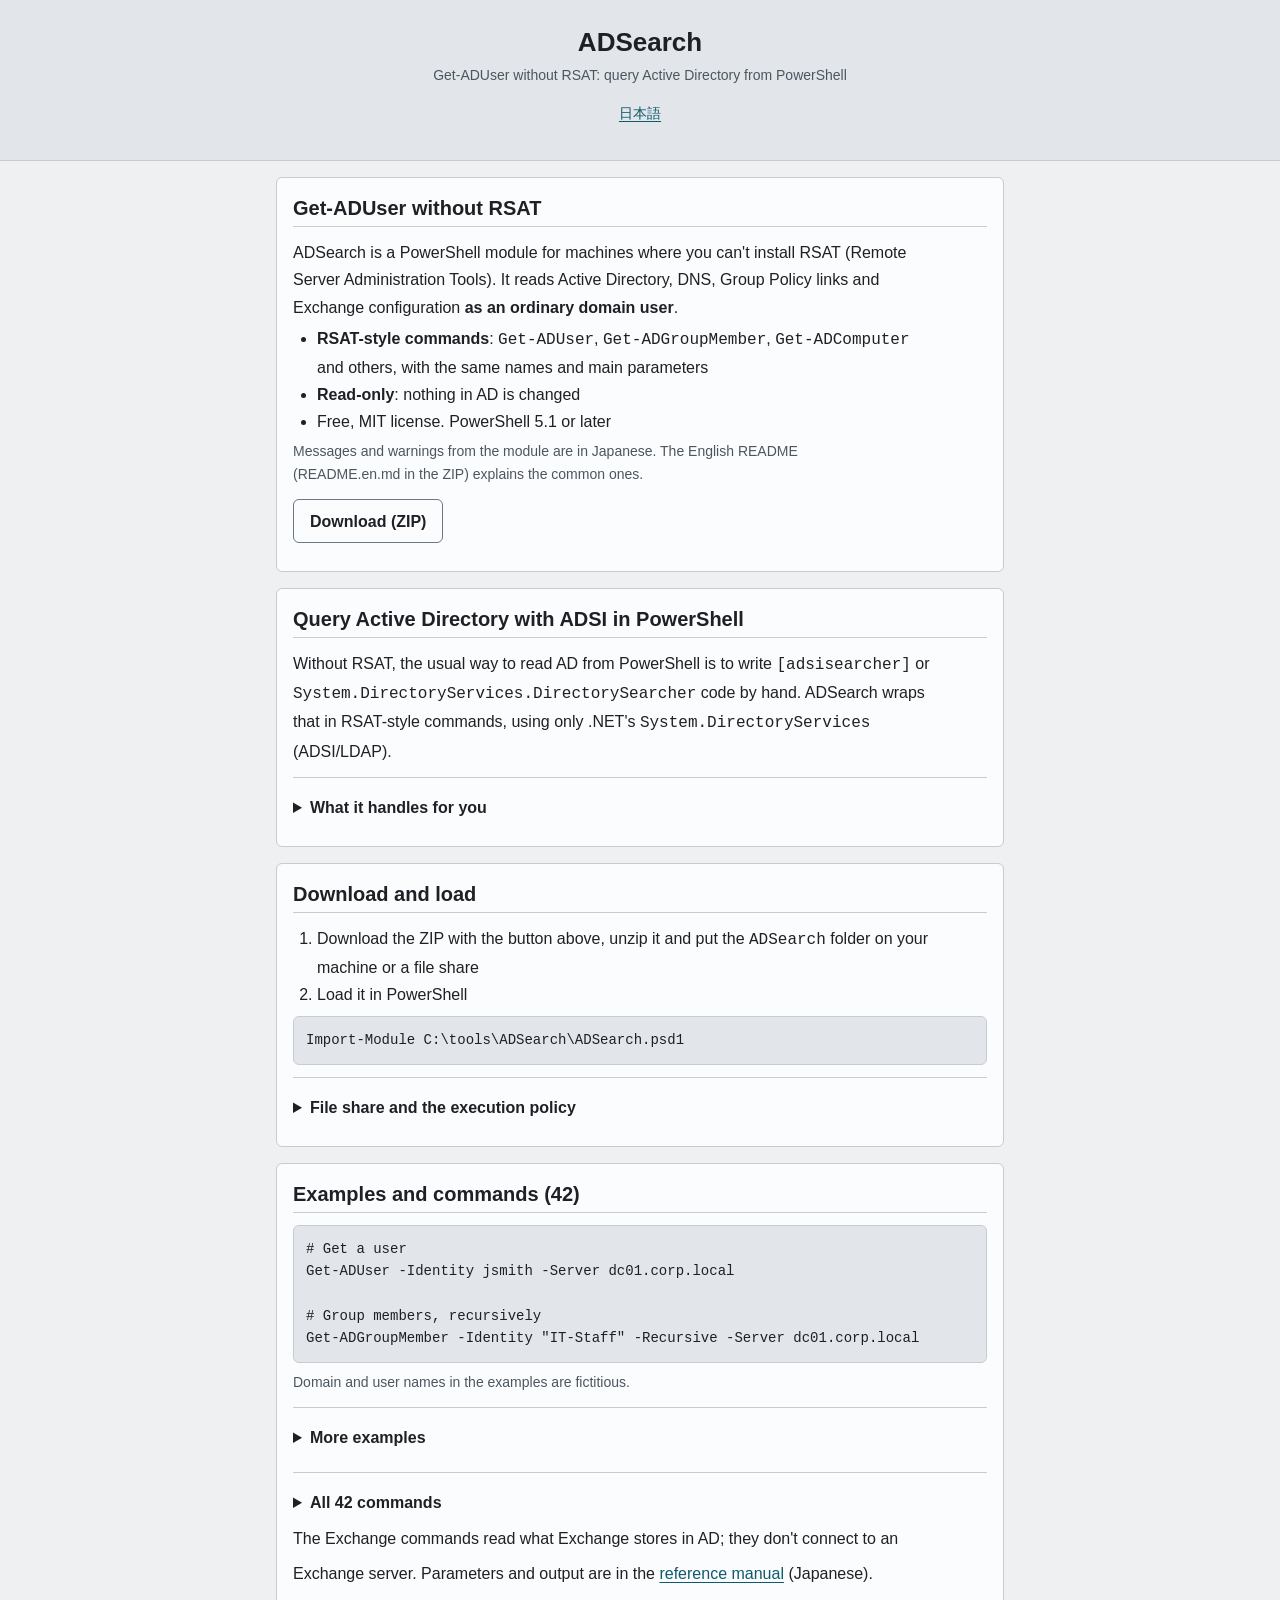
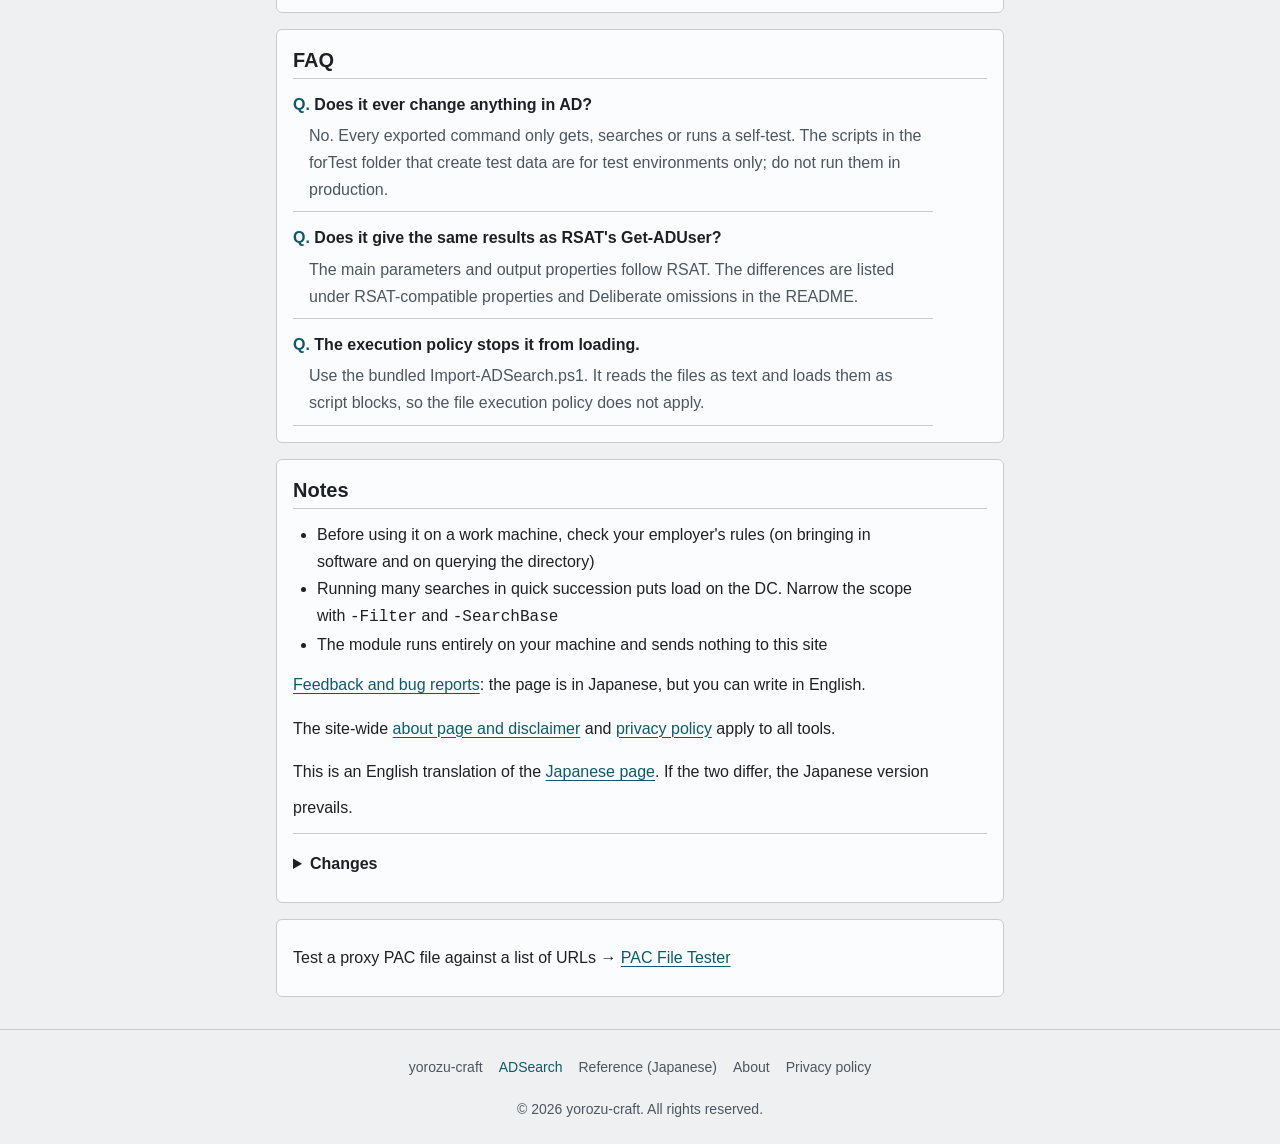
==== commit 7211d6fa: "Q-061 a11y: 横にスクロールするコード欄(pre)に tabindex=0（docs 日英） Co-Authored-By: Claude Opus 5.5 <noreply@anthrop" ====
--- a/docs/en/index.html
+++ b/docs/en/index.html
@@ -37,6 +37,38 @@
     "codeRepository": "https://github.com/YouheiOonuki/ADSearch"
   }
   </script>
+  <script type="application/ld+json">
+  {
+    "@context": "https://schema.org",
+    "@type": "FAQPage",
+    "mainEntity": [
+      {
+        "@type": "Question",
+        "name": "Does it ever change anything in AD?",
+        "acceptedAnswer": {
+          "@type": "Answer",
+          "text": "No. Every exported command only gets, searches or runs a self-test. The scripts in the forTest folder that create test data are for test environments only; do not run them in production."
+        }
+      },
+      {
+        "@type": "Question",
+        "name": "Does it give the same results as RSAT's Get-ADUser?",
+        "acceptedAnswer": {
+          "@type": "Answer",
+          "text": "The main parameters and output properties follow RSAT. The differences are listed under RSAT-compatible properties and Deliberate omissions in the README."
+        }
+      },
+      {
+        "@type": "Question",
+        "name": "The execution policy stops it from loading.",
+        "acceptedAnswer": {
+          "@type": "Answer",
+          "text": "Use the bundled Import-ADSearch.ps1. It reads the files as text and loads them as script blocks, so the file execution policy does not apply."
+        }
+      }
+    ]
+  }
+  </script>
 
   <!-- Google AdSense（サイト所有確認 + 広告配信スクリプト） -->
   <meta name="google-adsense-account" content="ca-pub-5375267956079717">
@@ -95,14 +127,13 @@
         <li>Download the ZIP with the button above, unzip it and put the <code>ADSearch</code> folder on your machine or a file share</li>
         <li>Load it in PowerShell</li>
       </ol>
-<pre><code>Import-Module C:\tools\ADSearch\ADSearch.psd1</code></pre>
-      <p>If it will not load, see the <a href="./guide.html">usage page</a> and its FAQ.</p>
+<pre tabindex="0"><code>Import-Module C:\tools\ADSearch\ADSearch.psd1</code></pre>
       <details class="more">
         <summary>File share and the execution policy</summary>
         <p>From a file share:</p>
-<pre><code>Import-Module \\fileserver\tools\ADSearch\ADSearch.psd1 -Force</code></pre>
+<pre tabindex="0"><code>Import-Module \\fileserver\tools\ADSearch\ADSearch.psd1 -Force</code></pre>
         <p>If the execution policy (RemoteSigned etc.) blocks it, use the bundled <code>Import-ADSearch.ps1</code>.</p>
-<pre><code>. ([scriptblock]::Create((Get-Content 'C:\tools\ADSearch\Import-ADSearch.ps1' -Raw)))
+<pre tabindex="0"><code>. ([scriptblock]::Create((Get-Content 'C:\tools\ADSearch\Import-ADSearch.ps1' -Raw)))
 Import-ADSearch -Path 'C:\tools\ADSearch'</code></pre>
         <p>For downloaded files, unblocking them first with <code>Get-ChildItem -Recurse | Unblock-File</code> lets them load normally.</p>
       </details>
@@ -110,7 +141,7 @@
 
     <section class="card content" aria-labelledby="h-use">
       <h2 id="h-use">Examples and commands (42)</h2>
-<pre><code># Get a user
+<pre tabindex="0"><code># Get a user
 Get-ADUser -Identity jsmith -Server dc01.corp.local
 
 # Group members, recursively
@@ -118,7 +149,7 @@
       <p class="small">Domain and user names in the examples are fictitious.</p>
       <details class="more">
         <summary>More examples</summary>
-<pre><code># Filter
+<pre tabindex="0"><code># Filter
 Get-ADUser -Filter "DisplayName -like 'Smith*'" -Server dc01.corp.local
 
 # Enabled accounts that are locked out
@@ -146,8 +177,35 @@
       <p>The Exchange commands read what Exchange stores in AD; they don't connect to an Exchange server. Parameters and output are in the <a href="../reference.html" hreflang="ja">reference manual</a> (Japanese).</p>
     </section>
 
-    <section class="card content" aria-label="Translation note">
+    <section class="card content" id="faq" aria-labelledby="h-faq">
+      <h2 id="h-faq">FAQ</h2>
+      <dl class="faq">
+        <dt>Does it ever change anything in AD?</dt>
+        <dd>No. Every exported command only gets, searches or runs a self-test. The scripts in the forTest folder that create test data are for test environments only; do not run them in production.</dd>
+        <dt>Does it give the same results as RSAT&#x27;s Get-ADUser?</dt>
+        <dd>The main parameters and output properties follow RSAT. The differences are listed under RSAT-compatible properties and Deliberate omissions in the README.</dd>
+        <dt>The execution policy stops it from loading.</dt>
+        <dd>Use the bundled Import-ADSearch.ps1. It reads the files as text and loads them as script blocks, so the file execution policy does not apply.</dd>
+      </dl>
+    </section>
+
+    <section class="card content" id="notes" aria-labelledby="h-notes">
+      <h2 id="h-notes">Notes</h2>
+      <ul>
+        <li>Before using it on a work machine, check your employer's rules (on bringing in software and on querying the directory)</li>
+        <li>Running many searches in quick succession puts load on the DC. Narrow the scope with <code>-Filter</code> and <code>-SearchBase</code></li>
+        <li>The module runs entirely on your machine and sends nothing to this site</li>
+      </ul>
+      <p><a href="/post/?from=/ADSearch/en/">Feedback and bug reports</a>: the page is in Japanese, but you can write in English.</p>
+      <p>The site-wide <a href="../../en/about.html">about page and disclaimer</a> and <a href="../../en/privacy-policy.html">privacy policy</a> apply to all tools.</p>
       <p class="translation-note">This is an English translation of the <a href="../" hreflang="ja">Japanese page</a>. If the two differ, the Japanese version prevails.</p>
+      <details class="more" id="changelog">
+        <summary>Changes</summary>
+      <ul>
+        <li><time datetime="2026-09-24">24 September 2026</time> Version 1.4.1: fixed <code>'$true'</code> in <code>-Filter</code>, <code>Get-ADComputer PC001</code> (without <code>$</code>), and <code>-Identity</code> by name for trusts, sites and Exchange configuration. Added a test that runs without AD</li>
+        <li><time datetime="2026-09-24">24 September 2026</time> Released (version 1.4.0)</li>
+      </ul>
+      </details>
     </section>
 
     <section class="card content" aria-label="Other tools">
@@ -161,7 +219,6 @@
       <ul>
         <li><a href="../../en/">yorozu-craft</a></li>
         <li><a href="./" aria-current="page">ADSearch</a></li>
-        <li><a href="./guide.html">Usage and FAQ</a></li>
         <li><a href="../reference.html" hreflang="ja">Reference (Japanese)</a></li>
         <li><a href="../../en/about.html">About</a></li>
         <li><a href="../../en/privacy-policy.html">Privacy policy</a></li>
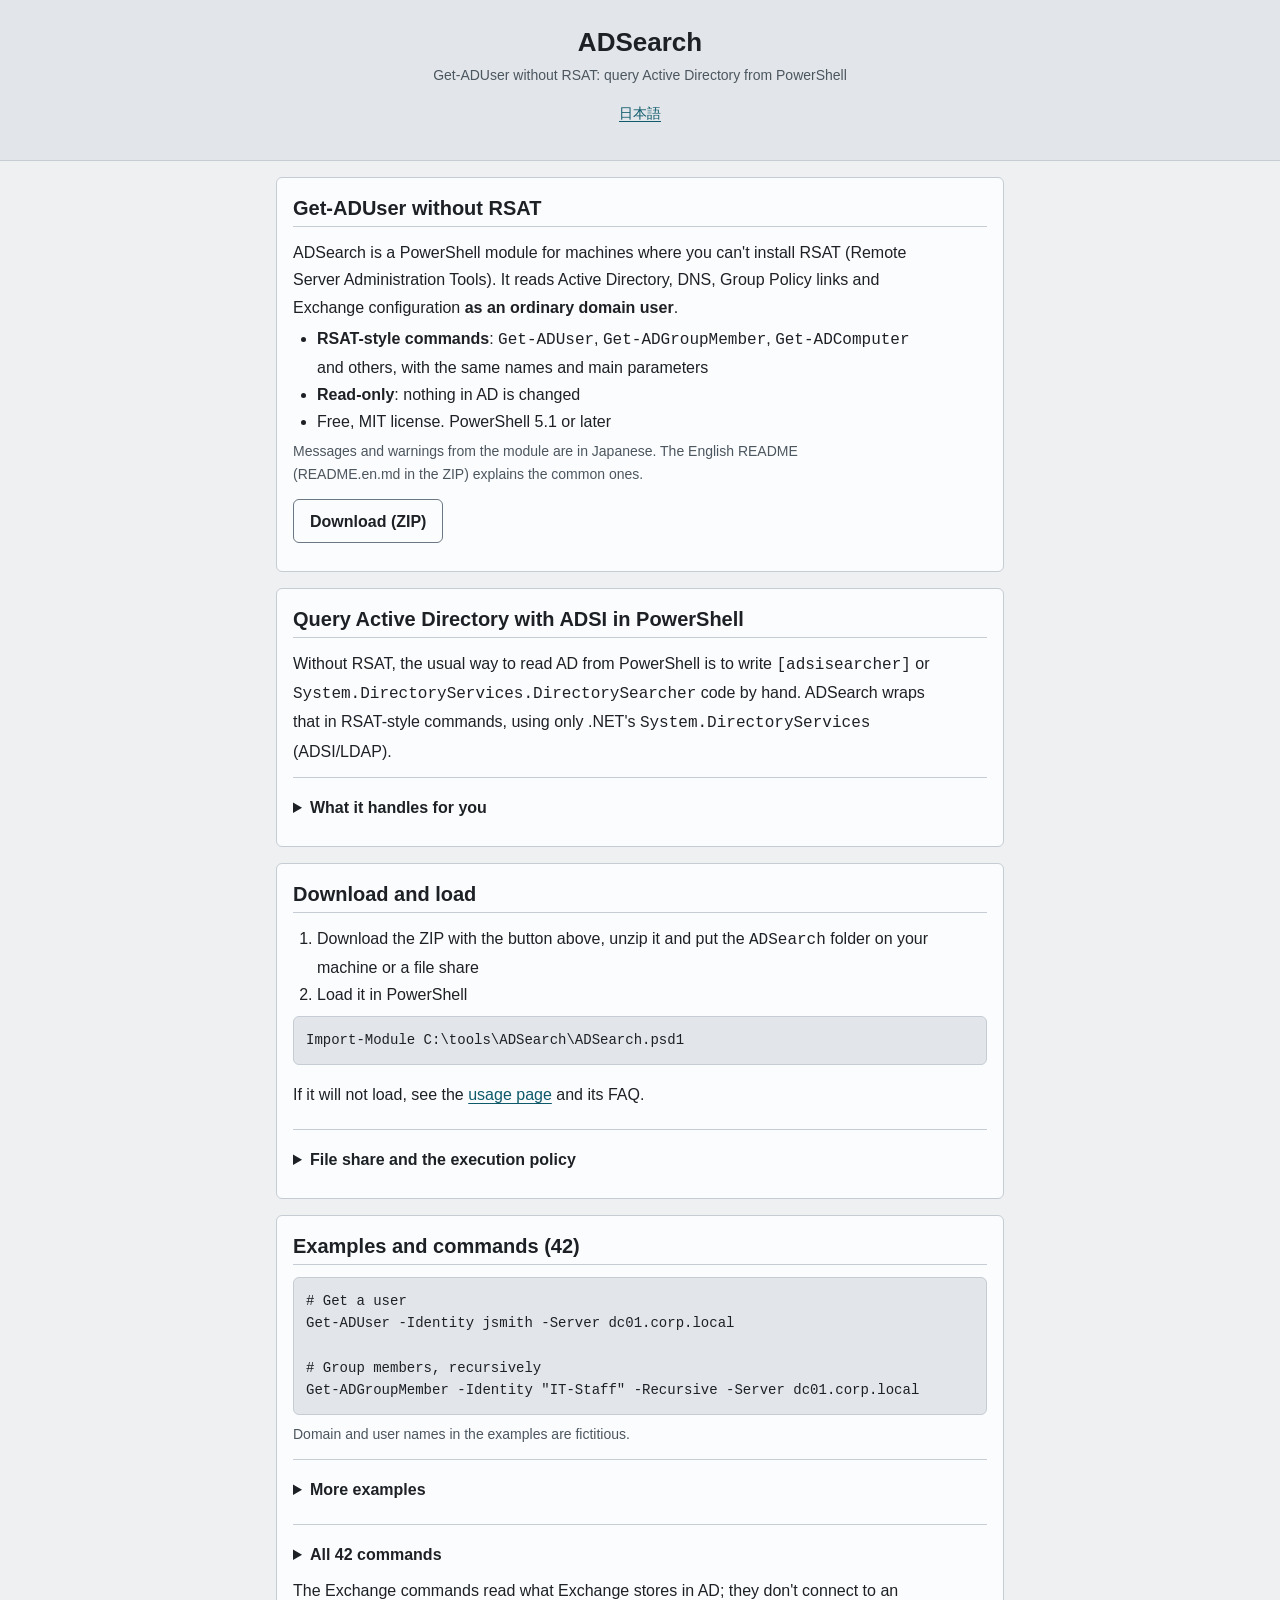
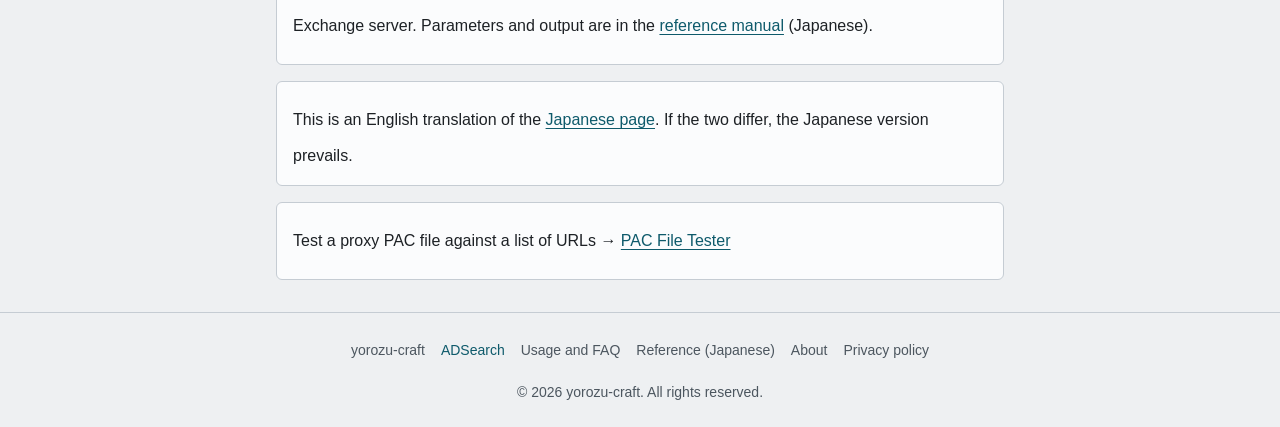
==== commit 1c853a0b: "Merge build/2026-11-04-q065-trim（ROADMAP 7.177 Q-065 案 B）" ====
--- a/docs/en/index.html
+++ b/docs/en/index.html
@@ -35,38 +35,6 @@
     "offers": { "@type": "Offer", "price": "0", "priceCurrency": "JPY" },
     "license": "https://opensource.org/licenses/MIT",
     "codeRepository": "https://github.com/YouheiOonuki/ADSearch"
-  }
-  </script>
-  <script type="application/ld+json">
-  {
-    "@context": "https://schema.org",
-    "@type": "FAQPage",
-    "mainEntity": [
-      {
-        "@type": "Question",
-        "name": "Does it ever change anything in AD?",
-        "acceptedAnswer": {
-          "@type": "Answer",
-          "text": "No. Every exported command only gets, searches or runs a self-test. The scripts in the forTest folder that create test data are for test environments only; do not run them in production."
-        }
-      },
-      {
-        "@type": "Question",
-        "name": "Does it give the same results as RSAT's Get-ADUser?",
-        "acceptedAnswer": {
-          "@type": "Answer",
-          "text": "The main parameters and output properties follow RSAT. The differences are listed under RSAT-compatible properties and Deliberate omissions in the README."
-        }
-      },
-      {
-        "@type": "Question",
-        "name": "The execution policy stops it from loading.",
-        "acceptedAnswer": {
-          "@type": "Answer",
-          "text": "Use the bundled Import-ADSearch.ps1. It reads the files as text and loads them as script blocks, so the file execution policy does not apply."
-        }
-      }
-    ]
   }
   </script>
 
@@ -127,13 +95,14 @@
         <li>Download the ZIP with the button above, unzip it and put the <code>ADSearch</code> folder on your machine or a file share</li>
         <li>Load it in PowerShell</li>
       </ol>
-<pre tabindex="0"><code>Import-Module C:\tools\ADSearch\ADSearch.psd1</code></pre>
+<pre><code>Import-Module C:\tools\ADSearch\ADSearch.psd1</code></pre>
+      <p>If it will not load, see the <a href="./guide.html">usage page</a> and its FAQ.</p>
       <details class="more">
         <summary>File share and the execution policy</summary>
         <p>From a file share:</p>
-<pre tabindex="0"><code>Import-Module \\fileserver\tools\ADSearch\ADSearch.psd1 -Force</code></pre>
+<pre><code>Import-Module \\fileserver\tools\ADSearch\ADSearch.psd1 -Force</code></pre>
         <p>If the execution policy (RemoteSigned etc.) blocks it, use the bundled <code>Import-ADSearch.ps1</code>.</p>
-<pre tabindex="0"><code>. ([scriptblock]::Create((Get-Content 'C:\tools\ADSearch\Import-ADSearch.ps1' -Raw)))
+<pre><code>. ([scriptblock]::Create((Get-Content 'C:\tools\ADSearch\Import-ADSearch.ps1' -Raw)))
 Import-ADSearch -Path 'C:\tools\ADSearch'</code></pre>
         <p>For downloaded files, unblocking them first with <code>Get-ChildItem -Recurse | Unblock-File</code> lets them load normally.</p>
       </details>
@@ -141,7 +110,7 @@
 
     <section class="card content" aria-labelledby="h-use">
       <h2 id="h-use">Examples and commands (42)</h2>
-<pre tabindex="0"><code># Get a user
+<pre><code># Get a user
 Get-ADUser -Identity jsmith -Server dc01.corp.local
 
 # Group members, recursively
@@ -149,7 +118,7 @@
       <p class="small">Domain and user names in the examples are fictitious.</p>
       <details class="more">
         <summary>More examples</summary>
-<pre tabindex="0"><code># Filter
+<pre><code># Filter
 Get-ADUser -Filter "DisplayName -like 'Smith*'" -Server dc01.corp.local
 
 # Enabled accounts that are locked out
@@ -177,35 +146,8 @@
       <p>The Exchange commands read what Exchange stores in AD; they don't connect to an Exchange server. Parameters and output are in the <a href="../reference.html" hreflang="ja">reference manual</a> (Japanese).</p>
     </section>
 
-    <section class="card content" id="faq" aria-labelledby="h-faq">
-      <h2 id="h-faq">FAQ</h2>
-      <dl class="faq">
-        <dt>Does it ever change anything in AD?</dt>
-        <dd>No. Every exported command only gets, searches or runs a self-test. The scripts in the forTest folder that create test data are for test environments only; do not run them in production.</dd>
-        <dt>Does it give the same results as RSAT&#x27;s Get-ADUser?</dt>
-        <dd>The main parameters and output properties follow RSAT. The differences are listed under RSAT-compatible properties and Deliberate omissions in the README.</dd>
-        <dt>The execution policy stops it from loading.</dt>
-        <dd>Use the bundled Import-ADSearch.ps1. It reads the files as text and loads them as script blocks, so the file execution policy does not apply.</dd>
-      </dl>
-    </section>
-
-    <section class="card content" id="notes" aria-labelledby="h-notes">
-      <h2 id="h-notes">Notes</h2>
-      <ul>
-        <li>Before using it on a work machine, check your employer's rules (on bringing in software and on querying the directory)</li>
-        <li>Running many searches in quick succession puts load on the DC. Narrow the scope with <code>-Filter</code> and <code>-SearchBase</code></li>
-        <li>The module runs entirely on your machine and sends nothing to this site</li>
-      </ul>
-      <p><a href="/post/?from=/ADSearch/en/">Feedback and bug reports</a>: the page is in Japanese, but you can write in English.</p>
-      <p>The site-wide <a href="../../en/about.html">about page and disclaimer</a> and <a href="../../en/privacy-policy.html">privacy policy</a> apply to all tools.</p>
+    <section class="card content" aria-label="Translation note">
       <p class="translation-note">This is an English translation of the <a href="../" hreflang="ja">Japanese page</a>. If the two differ, the Japanese version prevails.</p>
-      <details class="more" id="changelog">
-        <summary>Changes</summary>
-      <ul>
-        <li><time datetime="2026-09-24">24 September 2026</time> Version 1.4.1: fixed <code>'$true'</code> in <code>-Filter</code>, <code>Get-ADComputer PC001</code> (without <code>$</code>), and <code>-Identity</code> by name for trusts, sites and Exchange configuration. Added a test that runs without AD</li>
-        <li><time datetime="2026-09-24">24 September 2026</time> Released (version 1.4.0)</li>
-      </ul>
-      </details>
     </section>
 
     <section class="card content" aria-label="Other tools">
@@ -219,6 +161,7 @@
       <ul>
         <li><a href="../../en/">yorozu-craft</a></li>
         <li><a href="./" aria-current="page">ADSearch</a></li>
+        <li><a href="./guide.html">Usage and FAQ</a></li>
         <li><a href="../reference.html" hreflang="ja">Reference (Japanese)</a></li>
         <li><a href="../../en/about.html">About</a></li>
         <li><a href="../../en/privacy-policy.html">Privacy policy</a></li>
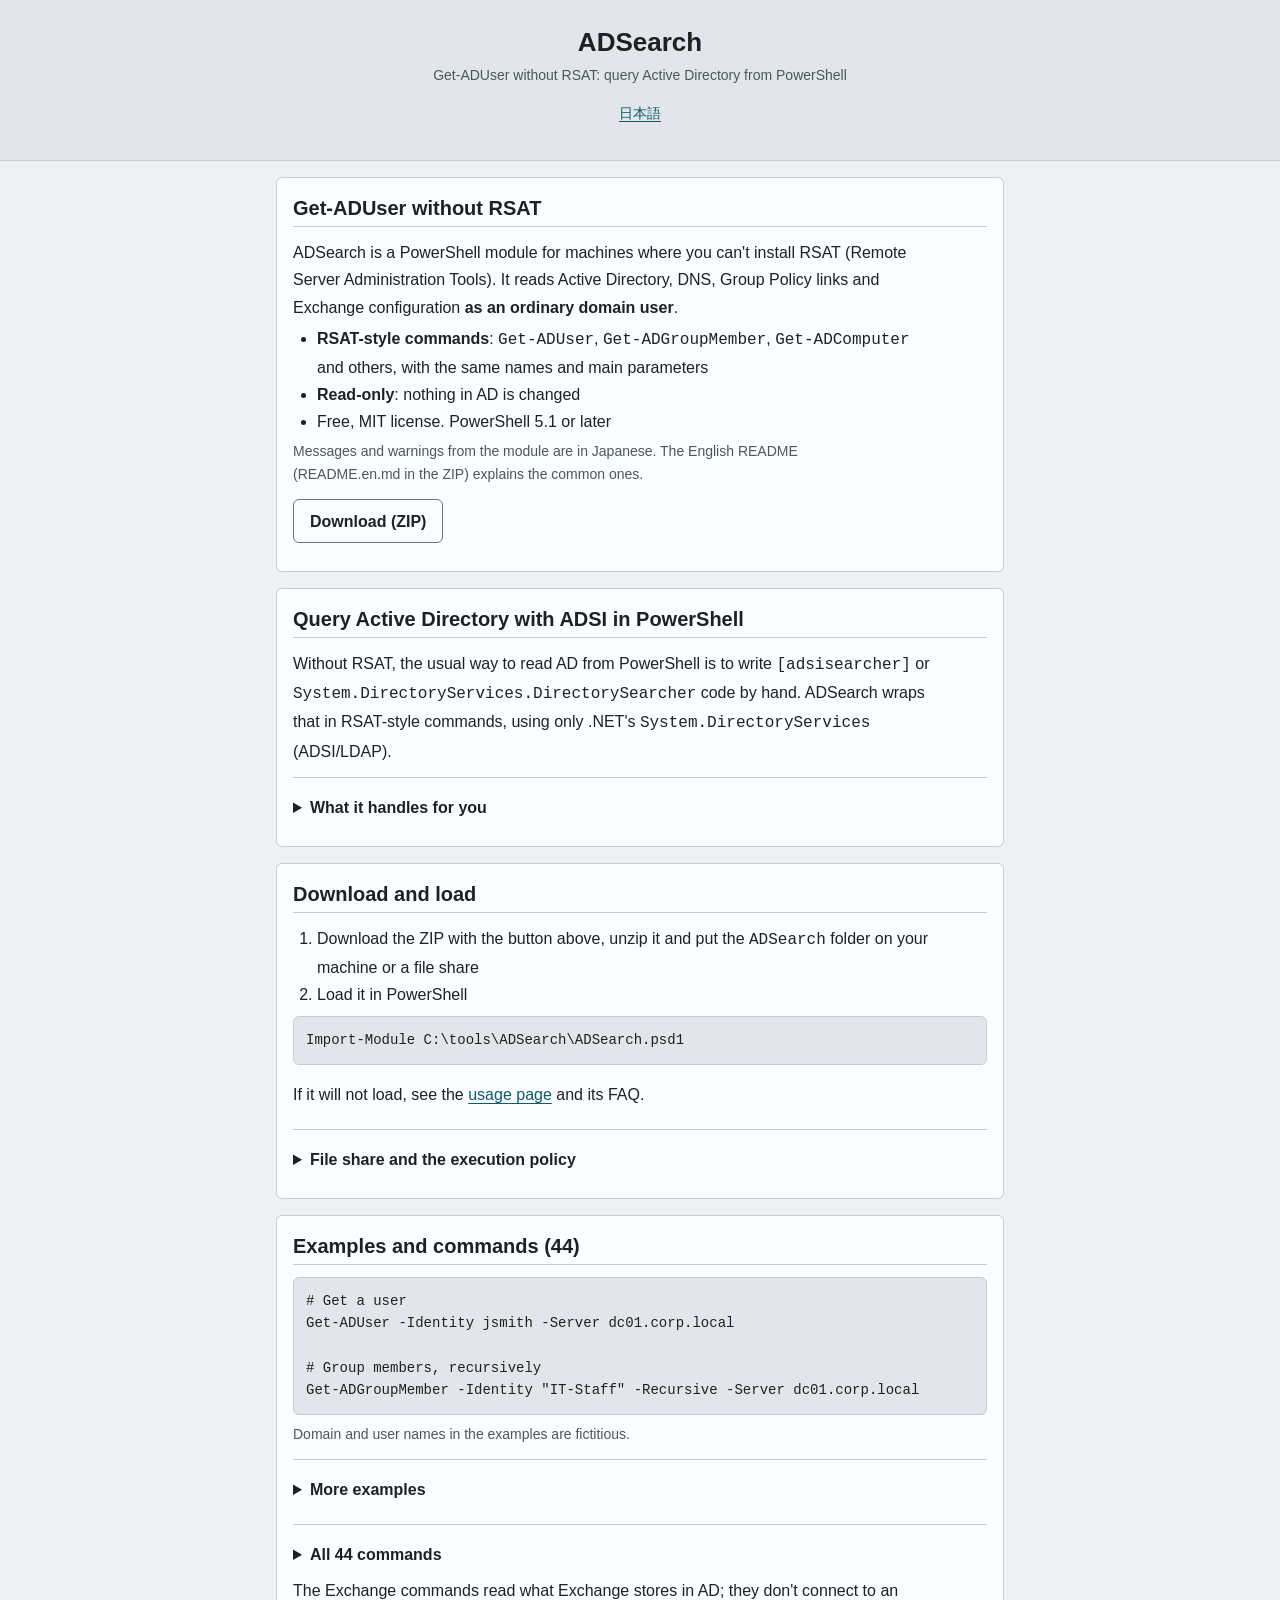
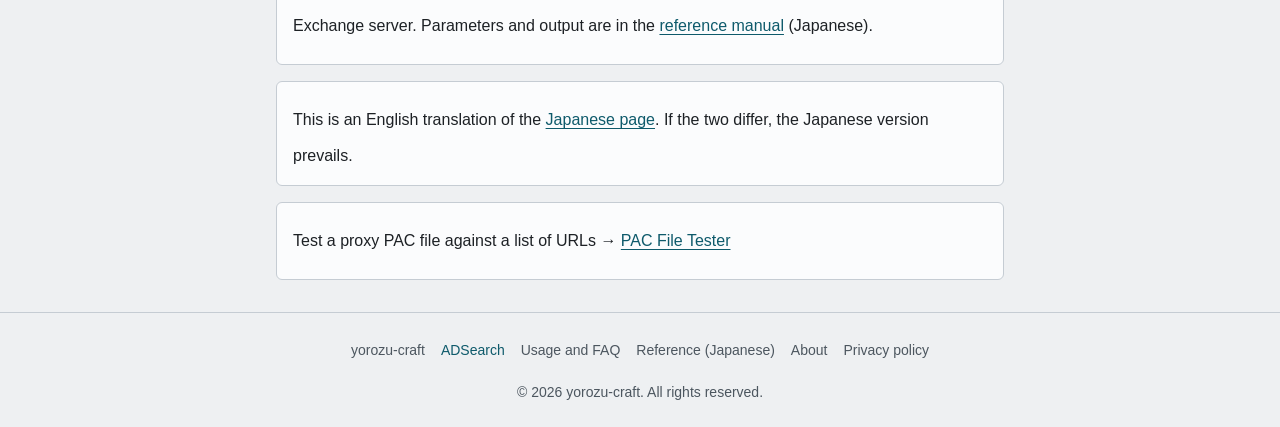
==== commit 9e567e1b: "英語のページの一覧に DNS の 2 つを足す（42 → 44）・一覧 ＝ 書き出す関数をテストに docs/en/index.html の一覧に Get-DnsServerZone・Get-DnsS" ====
--- a/docs/en/index.html
+++ b/docs/en/index.html
@@ -95,22 +95,22 @@
         <li>Download the ZIP with the button above, unzip it and put the <code>ADSearch</code> folder on your machine or a file share</li>
         <li>Load it in PowerShell</li>
       </ol>
-<pre><code>Import-Module C:\tools\ADSearch\ADSearch.psd1</code></pre>
+<pre tabindex="0"><code>Import-Module C:\tools\ADSearch\ADSearch.psd1</code></pre>
       <p>If it will not load, see the <a href="./guide.html">usage page</a> and its FAQ.</p>
       <details class="more">
         <summary>File share and the execution policy</summary>
         <p>From a file share:</p>
-<pre><code>Import-Module \\fileserver\tools\ADSearch\ADSearch.psd1 -Force</code></pre>
+<pre tabindex="0"><code>Import-Module \\fileserver\tools\ADSearch\ADSearch.psd1 -Force</code></pre>
         <p>If the execution policy (RemoteSigned etc.) blocks it, use the bundled <code>Import-ADSearch.ps1</code>.</p>
-<pre><code>. ([scriptblock]::Create((Get-Content 'C:\tools\ADSearch\Import-ADSearch.ps1' -Raw)))
+<pre tabindex="0"><code>. ([scriptblock]::Create((Get-Content 'C:\tools\ADSearch\Import-ADSearch.ps1' -Raw)))
 Import-ADSearch -Path 'C:\tools\ADSearch'</code></pre>
         <p>For downloaded files, unblocking them first with <code>Get-ChildItem -Recurse | Unblock-File</code> lets them load normally.</p>
       </details>
     </section>
 
     <section class="card content" aria-labelledby="h-use">
-      <h2 id="h-use">Examples and commands (42)</h2>
-<pre><code># Get a user
+      <h2 id="h-use">Examples and commands (44)</h2>
+<pre tabindex="0"><code># Get a user
 Get-ADUser -Identity jsmith -Server dc01.corp.local
 
 # Group members, recursively
@@ -118,7 +118,7 @@
       <p class="small">Domain and user names in the examples are fictitious.</p>
       <details class="more">
         <summary>More examples</summary>
-<pre><code># Filter
+<pre tabindex="0"><code># Filter
 Get-ADUser -Filter "DisplayName -like 'Smith*'" -Server dc01.corp.local
 
 # Enabled accounts that are locked out
@@ -131,11 +131,11 @@
 Invoke-ADSearchSelfTest -Server dc01.corp.local</code></pre>
       </details>
       <details class="more" id="commands">
-        <summary>All 42 commands</summary>
+        <summary>All 44 commands</summary>
       <h3>Directory</h3>
       <p class="cmds"><code>Get-ADUser</code><code>Get-ADGroup</code><code>Get-ADGroupMember</code><code>Get-ADComputer</code><code>Get-ADOrganizationalUnit</code><code>Get-ADObject</code><code>Get-ADServiceAccount</code><code>Get-ADDomain</code><code>Get-ADDomainController</code><code>Get-ADForest</code><code>Get-ADDefaultDomainPasswordPolicy</code><code>Get-ADTrust</code></p>
       <h3>Sites, replication, GPO and DNS</h3>
-      <p class="cmds"><code>Get-ADReplicationSite</code><code>Get-ADReplicationSiteLink</code><code>Get-ADReplicationSubnet</code><code>Get-ADReplicationConnection</code><code>Get-ADGpoLink</code><code>Get-ADDnsRecord</code></p>
+      <p class="cmds"><code>Get-ADReplicationSite</code><code>Get-ADReplicationSiteLink</code><code>Get-ADReplicationSubnet</code><code>Get-ADReplicationConnection</code><code>Get-ADGpoLink</code><code>Get-ADDnsRecord</code><code>Get-DnsServerZone</code><code>Get-DnsServerResourceRecord</code></p>
       <h3>Exchange configuration</h3>
       <p class="cmds"><code>Get-ExchangeServer</code><code>Get-ReceiveConnector</code><code>Get-SendConnector</code><code>Get-AcceptedDomain</code><code>Get-RemoteDomain</code><code>Get-TransportRule</code><code>Get-MailboxDatabase</code><code>Get-DatabaseAvailabilityGroup</code><code>Get-AddressList</code><code>Get-GlobalAddressList</code><code>Get-OfflineAddressBook</code><code>Get-EmailAddressPolicy</code></p>
       <h3>Exchange recipients</h3>
